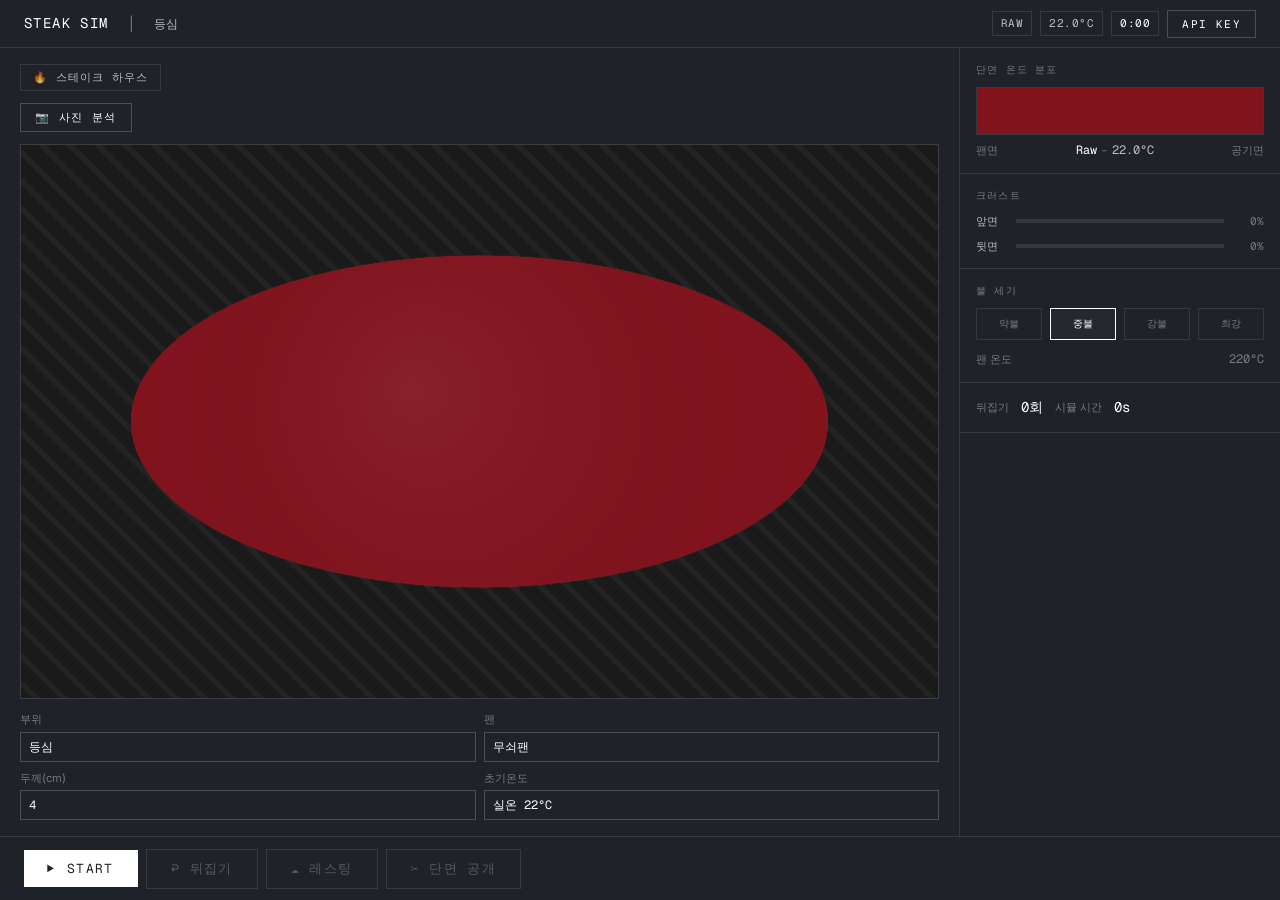
==== index.html @ b07c5808 "Add steak cooking simulation engine with physics and reactions - Implemented 1D finite difference me" ====
<!DOCTYPE html>
<html lang="ko">
<head>
  <meta charset="UTF-8" />
  <meta name="viewport" content="width=device-width, initial-scale=1.0" />
  <title>STEAK SIM</title>
  <link rel="preconnect" href="https://fonts.googleapis.com" />
  <link
    href="https://fonts.googleapis.com/css2?family=Geist+Mono:wght@300;400&family=Inter:wght@400;500&display=swap"
    rel="stylesheet"
  />
  <link rel="stylesheet" href="css/main.css" />
</head>
<body>

  <!-- ── HEADER ─────────────────────────────────────────── -->
  <header class="app-header">
    <div class="header-left">
      <span class="logo">STEAK SIM</span>
      <span class="divider">|</span>
      <span class="header-sub" id="cut-display">등심</span>
    </div>
    <div class="header-right">
      <span class="status-chip" id="doneness-header">RAW</span>
      <span class="status-chip" id="core-temp-header">22°C</span>
      <span class="status-chip mono" id="timer-display">0:00</span>
      <button class="btn-ghost btn-sm" id="settings-toggle">API KEY</button>
    </div>
  </header>

  <!-- ── API KEY DRAWER ────────────────────────────────── -->
  <div class="api-drawer" id="api-drawer">
    <label class="drawer-label">GEMINI API KEY</label>
    <input
      type="password"
      id="api-key-input"
      class="api-input"
      placeholder="AIza..."
      autocomplete="off"
    />
    <button class="btn-primary btn-sm" id="api-key-save">SAVE</button>
    <span class="api-status" id="api-status"></span>
  </div>

  <!-- ── MAIN ──────────────────────────────────────────── -->
  <main class="app-main">

    <!-- LEFT: Pan scene -->
    <section class="panel-left">
      <div class="panel-tag">🔥 스테이크 하우스</div>

      <!-- Gemini image upload -->
      <div class="gemini-row">
        <input type="file" id="steak-image" accept="image/*" />
        <button class="btn-ghost btn-sm" id="upload-btn">📷 사진 분석</button>
        <span class="text-muted" id="gemini-status"></span>
      </div>

      <!-- Pan canvas -->
      <div class="pan-wrap">
        <canvas id="pan-canvas"></canvas>
      </div>

      <!-- Controls under pan -->
      <div class="controls-grid">
        <label class="ctrl-label">
          <span>부위</span>
          <select id="cut-select">
            <option value="tenderloin">안심</option>
            <option value="strip" selected>등심</option>
            <option value="ribeye">립아이</option>
          </select>
        </label>
        <label class="ctrl-label">
          <span>팬</span>
          <select id="pan-select">
            <option value="castiron" selected>무쇠팬</option>
            <option value="stainless">스테인레스</option>
            <option value="nonstick">코팅팬</option>
          </select>
        </label>
        <label class="ctrl-label">
          <span>두께(cm)</span>
          <input type="number" id="thickness-input" value="4" min="1" max="8" step="0.5" />
        </label>
        <label class="ctrl-label">
          <span>초기온도</span>
          <select id="initial-temp-select">
            <option value="4">냉장 4°C</option>
            <option value="22" selected>실온 22°C</option>
          </select>
        </label>
      </div>
    </section>

    <!-- RIGHT: Data panels -->
    <section class="panel-right">

      <!-- Heatmap cross-section -->
      <div class="data-card">
        <div class="card-title">단면 온도 분포</div>
        <canvas id="heatmap-canvas"></canvas>
        <div class="heatmap-labels">
          <span class="text-muted">팬면</span>
          <div class="doneness-badge">
            <span id="doneness-label">Raw</span>
            <span class="text-muted">–</span>
            <span id="core-temp">22°C</span>
          </div>
          <span class="text-muted">공기면</span>
        </div>
      </div>

      <!-- Crust gauges -->
      <div class="data-card">
        <div class="card-title">크러스트</div>
        <div class="gauge-row">
          <span class="gauge-label">앞면</span>
          <div class="gauge-track">
            <div class="gauge-fill" id="crust-front-bar" style="width:0%"></div>
          </div>
          <span class="gauge-val" id="crust-front-val">0%</span>
        </div>
        <div class="gauge-row">
          <span class="gauge-label">뒷면</span>
          <div class="gauge-track">
            <div class="gauge-fill" id="crust-back-bar" style="width:0%"></div>
          </div>
          <span class="gauge-val" id="crust-back-val">0%</span>
        </div>
      </div>

      <!-- Fire intensity -->
      <div class="data-card">
        <div class="card-title">불 세기</div>
        <div class="fire-row">
          <button class="fire-btn" data-power="150" data-label="약불">약불</button>
          <button class="fire-btn active" data-power="400" data-label="중불">중불</button>
          <button class="fire-btn" data-power="700" data-label="강불">강불</button>
          <button class="fire-btn" data-power="1000" data-label="최강">최강</button>
        </div>
        <div class="pan-temp-row">
          <span class="text-muted">팬 온도</span>
          <span id="pan-temp-display" class="mono">220°C</span>
        </div>
      </div>

      <!-- Flip count -->
      <div class="data-card data-card--row">
        <span class="text-muted">뒤집기</span>
        <span class="mono" id="flip-count">0회</span>
        <span class="text-muted">시뮬 시간</span>
        <span class="mono" id="sim-time">0s</span>
      </div>

    </section>
  </main>

  <!-- ── FOOTER ─────────────────────────────────────────── -->
  <footer class="app-footer">
    <button class="btn-primary" id="start-btn">▶ START</button>
    <button class="btn-ghost" id="flip-btn" disabled>↩ 뒤집기</button>
    <button class="btn-ghost" id="rest-btn" disabled>☁ 레스팅</button>
    <button class="btn-ghost" id="reveal-btn" disabled>✂ 단면 공개</button>
  </footer>

  <!-- ── TOAST ─────────────────────────────────────────── -->
  <div class="toast" id="toast"></div>

  <!-- ── SCRIPTS ───────────────────────────────────────── -->
  <script src="js/constants.js"></script>
  <script src="js/physics.js"></script>
  <script src="js/reactions.js"></script>
  <script src="js/gemini.js"></script>
  <script src="js/ui.js"></script>
  <script src="js/app.js"></script>
</body>
</html>
---- css/main.css ----
/* ── DESIGN TOKENS (xAI-inspired) ───────────────────── */
:root {
  --bg:           #1f2228;
  --surface:      rgba(255,255,255,0.03);
  --surface-hover:rgba(255,255,255,0.08);
  --border:       rgba(255,255,255,0.10);
  --border-strong:rgba(255,255,255,0.20);

  --text-primary:   #ffffff;
  --text-secondary: rgba(255,255,255,0.70);
  --text-muted:     rgba(255,255,255,0.40);
  --text-disabled:  rgba(255,255,255,0.25);

  --focus-ring: rgb(59,130,246);

  --font-mono: 'Geist Mono', ui-monospace, 'SFMono-Regular', 'Courier New', monospace;
  --font-body: 'Inter', system-ui, sans-serif;

  --radius: 0px;
  --header-h: 48px;
  --footer-h: 64px;
}

/* ── RESET ────────────────────────────────────────── */
*, *::before, *::after { box-sizing: border-box; margin: 0; padding: 0; }

html, body {
  height: 100%;
  background: var(--bg);
  color: var(--text-primary);
  font-family: var(--font-body);
  font-size: 14px;
  line-height: 1.5;
  overflow: hidden;
}

/* ── HEADER ───────────────────────────────────────── */
.app-header {
  position: fixed;
  top: 0; left: 0; right: 0;
  height: var(--header-h);
  display: flex;
  align-items: center;
  justify-content: space-between;
  padding: 0 24px;
  border-bottom: 1px solid var(--border);
  background: var(--bg);
  z-index: 100;
}

.logo {
  font-family: var(--font-mono);
  font-size: 14px;
  font-weight: 400;
  letter-spacing: 1.4px;
  text-transform: uppercase;
}

.divider {
  color: var(--text-muted);
  margin: 0 12px;
}

.header-sub {
  font-family: var(--font-mono);
  font-size: 12px;
  color: var(--text-secondary);
  letter-spacing: 0.5px;
}

.header-left, .header-right {
  display: flex;
  align-items: center;
  gap: 8px;
}

.status-chip {
  font-family: var(--font-mono);
  font-size: 11px;
  letter-spacing: 0.5px;
  padding: 3px 8px;
  border: 1px solid var(--border);
  color: var(--text-secondary);
}

.status-chip.mono { color: var(--text-primary); }

/* ── API KEY DRAWER ───────────────────────────────── */
.api-drawer {
  position: fixed;
  top: var(--header-h);
  right: 0;
  display: none;
  align-items: center;
  gap: 8px;
  padding: 8px 24px;
  background: var(--bg);
  border-bottom: 1px solid var(--border);
  border-left: 1px solid var(--border);
  z-index: 99;
}
.api-drawer.open { display: flex; }

.drawer-label {
  font-family: var(--font-mono);
  font-size: 11px;
  letter-spacing: 1px;
  color: var(--text-muted);
}

.api-input {
  width: 280px;
  background: transparent;
  border: 1px solid var(--border-strong);
  color: var(--text-primary);
  font-family: var(--font-mono);
  font-size: 12px;
  padding: 6px 10px;
  outline: none;
  border-radius: var(--radius);
}
.api-input:focus { border-color: var(--focus-ring); }
.api-input::placeholder { color: var(--text-disabled); }

.api-status {
  font-size: 12px;
  color: var(--text-muted);
}

/* ── MAIN LAYOUT ──────────────────────────────────── */
.app-main {
  position: fixed;
  top: var(--header-h);
  bottom: var(--footer-h);
  left: 0; right: 0;
  display: grid;
  grid-template-columns: 1fr 320px;
  overflow: hidden;
}

/* ── LEFT PANEL ───────────────────────────────────── */
.panel-left {
  display: flex;
  flex-direction: column;
  gap: 12px;
  padding: 16px 20px;
  border-right: 1px solid var(--border);
  overflow-y: auto;
}

.panel-tag {
  font-family: var(--font-mono);
  font-size: 11px;
  letter-spacing: 1px;
  text-transform: uppercase;
  padding: 4px 12px;
  border: 1px solid var(--border);
  color: var(--text-secondary);
  align-self: flex-start;
}

.gemini-row {
  display: flex;
  align-items: center;
  gap: 8px;
}

#steak-image { display: none; }

.pan-wrap {
  flex: 1;
  display: flex;
  align-items: center;
  justify-content: center;
  border: 1px solid var(--border);
  background: var(--surface);
  min-height: 240px;
}

#pan-canvas {
  width: 100%;
  height: 100%;
  display: block;
}

/* Controls grid under pan */
.controls-grid {
  display: grid;
  grid-template-columns: 1fr 1fr;
  gap: 8px;
}

.ctrl-label {
  display: flex;
  flex-direction: column;
  gap: 4px;
  font-size: 11px;
  color: var(--text-secondary);
}

.ctrl-label span { font-size: 11px; color: var(--text-muted); }

.ctrl-label select,
.ctrl-label input {
  background: transparent;
  border: 1px solid var(--border-strong);
  color: var(--text-primary);
  font-family: var(--font-mono);
  font-size: 12px;
  padding: 6px 8px;
  outline: none;
  border-radius: var(--radius);
  width: 100%;
  appearance: none;
  -webkit-appearance: none;
}
.ctrl-label select:focus,
.ctrl-label input:focus { border-color: var(--focus-ring); }

/* ── RIGHT PANEL ──────────────────────────────────── */
.panel-right {
  display: flex;
  flex-direction: column;
  gap: 0;
  overflow-y: auto;
}

.data-card {
  padding: 14px 16px;
  border-bottom: 1px solid var(--border);
}

.data-card--row {
  display: flex;
  align-items: center;
  gap: 12px;
  flex-wrap: wrap;
}

.card-title {
  font-family: var(--font-mono);
  font-size: 10px;
  letter-spacing: 1.2px;
  text-transform: uppercase;
  color: var(--text-muted);
  margin-bottom: 10px;
}

/* Heatmap */
#heatmap-canvas {
  width: 100%;
  height: 48px;
  display: block;
  border: 1px solid var(--border);
}

.heatmap-labels {
  display: flex;
  justify-content: space-between;
  align-items: center;
  margin-top: 6px;
  font-size: 11px;
  color: var(--text-muted);
}

.doneness-badge {
  display: flex;
  align-items: center;
  gap: 4px;
  font-family: var(--font-mono);
  font-size: 12px;
  color: var(--text-primary);
}

#core-temp { color: var(--text-secondary); }

/* Gauges */
.gauge-row {
  display: flex;
  align-items: center;
  gap: 8px;
  margin-bottom: 8px;
}
.gauge-row:last-child { margin-bottom: 0; }

.gauge-label {
  font-size: 11px;
  color: var(--text-secondary);
  width: 32px;
  flex-shrink: 0;
}

.gauge-track {
  flex: 1;
  height: 4px;
  background: var(--border);
  overflow: hidden;
}

.gauge-fill {
  height: 100%;
  background: var(--text-primary);
  width: 0%;
  transition: width 0.3s ease;
}

.gauge-val {
  font-family: var(--font-mono);
  font-size: 11px;
  color: var(--text-muted);
  width: 32px;
  text-align: right;
}

/* Fire buttons */
.fire-row {
  display: flex;
  gap: 8px;
  margin-bottom: 10px;
}

.fire-btn {
  flex: 1;
  padding: 8px 4px;
  background: transparent;
  border: 1px solid var(--border);
  color: var(--text-muted);
  font-family: var(--font-mono);
  font-size: 10px;
  letter-spacing: 0.5px;
  text-transform: uppercase;
  cursor: pointer;
  transition: border-color 0.15s, color 0.15s;
  border-radius: var(--radius);
}
.fire-btn:hover { border-color: var(--border-strong); color: var(--text-secondary); }
.fire-btn.active {
  border-color: var(--text-primary);
  color: var(--text-primary);
  background: var(--surface);
}

.pan-temp-row {
  display: flex;
  justify-content: space-between;
  align-items: center;
  font-size: 12px;
  color: var(--text-muted);
}

/* ── FOOTER ───────────────────────────────────────── */
.app-footer {
  position: fixed;
  bottom: 0; left: 0; right: 0;
  height: var(--footer-h);
  display: flex;
  align-items: center;
  gap: 8px;
  padding: 0 24px;
  border-top: 1px solid var(--border);
  background: var(--bg);
  z-index: 100;
}

/* ── BUTTONS ──────────────────────────────────────── */
.btn-primary {
  background: var(--text-primary);
  color: var(--bg);
  border: none;
  padding: 10px 24px;
  font-family: var(--font-mono);
  font-size: 13px;
  font-weight: 400;
  letter-spacing: 1.4px;
  text-transform: uppercase;
  cursor: pointer;
  border-radius: var(--radius);
  transition: background 0.15s;
}
.btn-primary:hover { background: rgba(255,255,255,0.88); }
.btn-primary:disabled { background: var(--text-disabled); cursor: not-allowed; color: var(--bg); }

.btn-ghost {
  background: transparent;
  color: var(--text-primary);
  border: 1px solid var(--border-strong);
  padding: 10px 24px;
  font-family: var(--font-mono);
  font-size: 13px;
  font-weight: 400;
  letter-spacing: 1.4px;
  text-transform: uppercase;
  cursor: pointer;
  border-radius: var(--radius);
  transition: background 0.15s, color 0.15s;
}
.btn-ghost:hover { background: var(--surface-hover); }
.btn-ghost:disabled {
  color: var(--text-disabled);
  border-color: var(--border);
  cursor: not-allowed;
  background: transparent;
}

.btn-sm {
  padding: 6px 14px;
  font-size: 11px;
}

/* ── UTILITY ──────────────────────────────────────── */
.mono  { font-family: var(--font-mono); }
.text-muted { color: var(--text-muted); font-size: 11px; }

/* ── TOAST ────────────────────────────────────────── */
.toast {
  position: fixed;
  bottom: calc(var(--footer-h) + 12px);
  left: 50%;
  transform: translateX(-50%);
  background: var(--text-primary);
  color: var(--bg);
  font-family: var(--font-mono);
  font-size: 12px;
  letter-spacing: 0.5px;
  padding: 8px 20px;
  opacity: 0;
  pointer-events: none;
  transition: opacity 0.2s;
  white-space: nowrap;
  z-index: 200;
}
.toast.visible { opacity: 1; }

/* ── SCROLLBAR ────────────────────────────────────── */
::-webkit-scrollbar { width: 4px; height: 4px; }
::-webkit-scrollbar-track { background: transparent; }
::-webkit-scrollbar-thumb { background: var(--border-strong); }
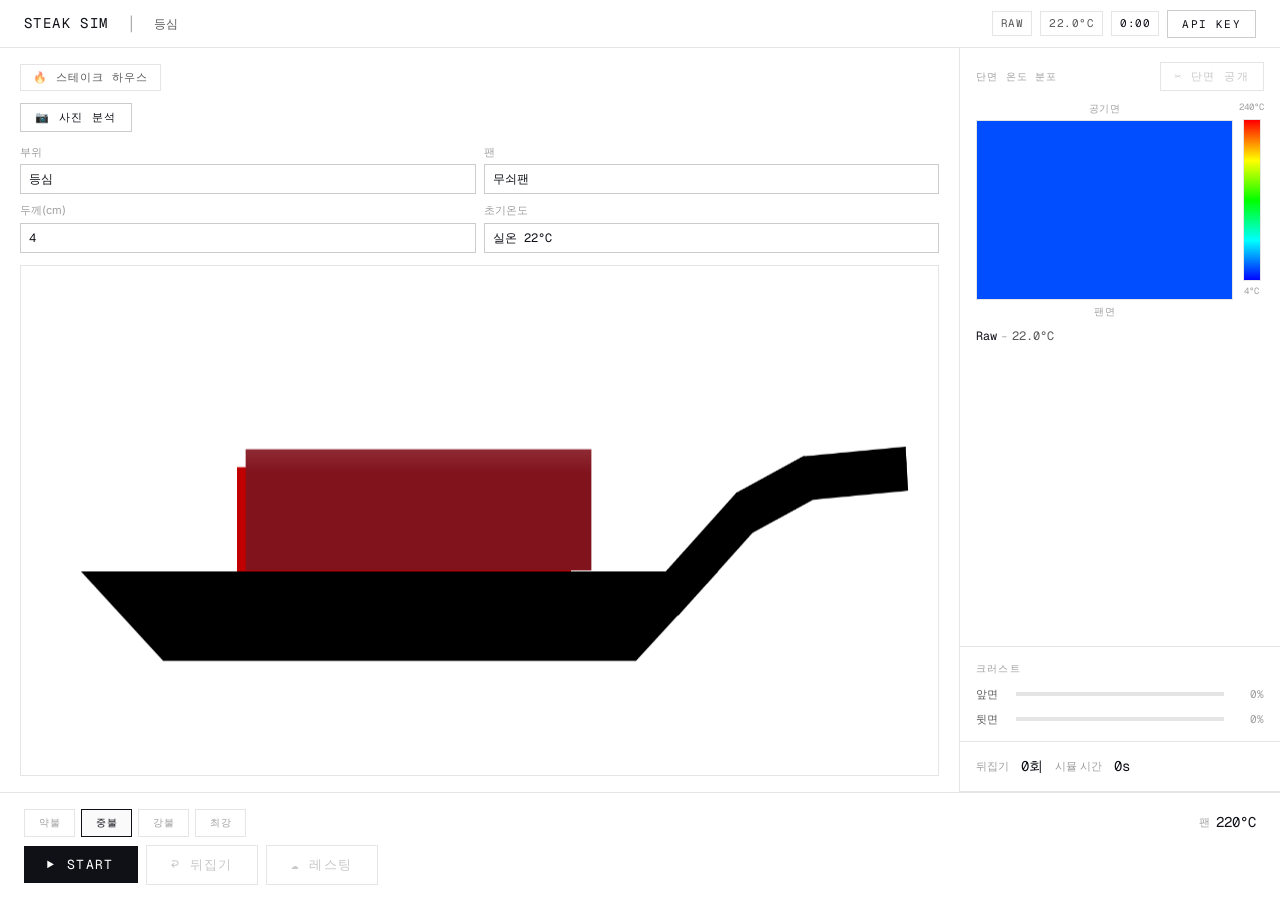
==== commit 7b2d4723: "feat: initialize steak simulator project with UI layout, physics engine, and core game constants" ====
--- a/index.html
+++ b/index.html
@@ -56,12 +56,7 @@
         <span class="text-muted" id="gemini-status"></span>
       </div>
 
-      <!-- Pan canvas -->
-      <div class="pan-wrap">
-        <canvas id="pan-canvas"></canvas>
-      </div>
-
-      <!-- Controls under pan -->
+      <!-- Controls above pan -->
       <div class="controls-grid">
         <label class="ctrl-label">
           <span>부위</span>
@@ -91,23 +86,38 @@
           </select>
         </label>
       </div>
+
+      <!-- Pan canvas -->
+      <div class="pan-wrap">
+        <canvas id="pan-canvas"></canvas>
+      </div>
     </section>
 
     <!-- RIGHT: Data panels -->
     <section class="panel-right">
 
-      <!-- Heatmap cross-section -->
-      <div class="data-card">
-        <div class="card-title">단면 온도 분포</div>
-        <canvas id="heatmap-canvas"></canvas>
-        <div class="heatmap-labels">
-          <span class="text-muted">팬면</span>
-          <div class="doneness-badge">
-            <span id="doneness-label">Raw</span>
-            <span class="text-muted">–</span>
-            <span id="core-temp">22°C</span>
+      <!-- Heatmap cross-section (vertical) -->
+      <div class="data-card heatmap-card">
+        <div class="card-header">
+          <div class="card-title">단면 온도 분포</div>
+          <button class="btn-ghost btn-sm" id="reveal-btn" disabled>✂ 단면 공개</button>
+        </div>
+        <div class="heatmap-wrap">
+          <div class="heatmap-axis">
+            <span class="heatmap-axis-label">공기면</span>
+            <canvas id="heatmap-canvas"></canvas>
+            <span class="heatmap-axis-label">팬면</span>
           </div>
-          <span class="text-muted">공기면</span>
+          <div class="heatmap-colorbar">
+            <span class="colorbar-label">240°C</span>
+            <canvas id="colorbar-canvas" width="16" height="160"></canvas>
+            <span class="colorbar-label">4°C</span>
+          </div>
+        </div>
+        <div class="doneness-badge" style="margin-top:8px;">
+          <span id="doneness-label">Raw</span>
+          <span class="text-muted">–</span>
+          <span id="core-temp">22°C</span>
         </div>
       </div>
 
@@ -130,21 +140,6 @@
         </div>
       </div>
 
-      <!-- Fire intensity -->
-      <div class="data-card">
-        <div class="card-title">불 세기</div>
-        <div class="fire-row">
-          <button class="fire-btn" data-power="150" data-label="약불">약불</button>
-          <button class="fire-btn active" data-power="400" data-label="중불">중불</button>
-          <button class="fire-btn" data-power="700" data-label="강불">강불</button>
-          <button class="fire-btn" data-power="1000" data-label="최강">최강</button>
-        </div>
-        <div class="pan-temp-row">
-          <span class="text-muted">팬 온도</span>
-          <span id="pan-temp-display" class="mono">220°C</span>
-        </div>
-      </div>
-
       <!-- Flip count -->
       <div class="data-card data-card--row">
         <span class="text-muted">뒤집기</span>
@@ -158,10 +153,20 @@
 
   <!-- ── FOOTER ─────────────────────────────────────────── -->
   <footer class="app-footer">
-    <button class="btn-primary" id="start-btn">▶ START</button>
-    <button class="btn-ghost" id="flip-btn" disabled>↩ 뒤집기</button>
-    <button class="btn-ghost" id="rest-btn" disabled>☁ 레스팅</button>
-    <button class="btn-ghost" id="reveal-btn" disabled>✂ 단면 공개</button>
+    <div class="footer-fire">
+      <button class="fire-btn" data-power="150" data-label="약불">약불</button>
+      <button class="fire-btn active" data-power="400" data-label="중불">중불</button>
+      <button class="fire-btn" data-power="700" data-label="강불">강불</button>
+      <button class="fire-btn" data-power="1000" data-label="최강">최강</button>
+      <span class="fire-sep"></span>
+      <span class="text-muted">팬</span>
+      <span id="pan-temp-display" class="mono">220°C</span>
+    </div>
+    <div class="footer-actions">
+      <button class="btn-primary" id="start-btn">▶ START</button>
+      <button class="btn-ghost" id="flip-btn" disabled>↩ 뒤집기</button>
+      <button class="btn-ghost" id="rest-btn" disabled>☁ 레스팅</button>
+    </div>
   </footer>
 
   <!-- ── TOAST ─────────────────────────────────────────── -->
--- a/css/main.css
+++ b/css/main.css
@@ -1,15 +1,15 @@
-/* ── DESIGN TOKENS (xAI-inspired) ───────────────────── */
+/* ── DESIGN TOKENS (light) ───────────────────────────── */
 :root {
-  --bg:           #1f2228;
-  --surface:      rgba(255,255,255,0.03);
-  --surface-hover:rgba(255,255,255,0.08);
-  --border:       rgba(255,255,255,0.10);
-  --border-strong:rgba(255,255,255,0.20);
-
-  --text-primary:   #ffffff;
-  --text-secondary: rgba(255,255,255,0.70);
-  --text-muted:     rgba(255,255,255,0.40);
-  --text-disabled:  rgba(255,255,255,0.25);
+  --bg:           #ffffff;
+  --surface:      rgba(0,0,0,0.02);
+  --surface-hover:rgba(0,0,0,0.05);
+  --border:       rgba(0,0,0,0.10);
+  --border-strong:rgba(0,0,0,0.20);
+
+  --text-primary:   #0f1117;
+  --text-secondary: rgba(0,0,0,0.65);
+  --text-muted:     rgba(0,0,0,0.38);
+  --text-disabled:  rgba(0,0,0,0.22);
 
   --focus-ring: rgb(59,130,246);
 
@@ -18,7 +18,7 @@
 
   --radius: 0px;
   --header-h: 48px;
-  --footer-h: 64px;
+  --footer-h: 108px;
 }
 
 /* ── RESET ────────────────────────────────────────── */
@@ -173,7 +173,7 @@
   align-items: center;
   justify-content: center;
   border: 1px solid var(--border);
-  background: var(--surface);
+  background: #ffffff;
   min-height: 240px;
 }
 
@@ -183,7 +183,7 @@
   display: block;
 }
 
-/* Controls grid under pan */
+/* Controls grid above pan */
 .controls-grid {
   display: grid;
   grid-template-columns: 1fr 1fr;
@@ -246,21 +246,63 @@
   margin-bottom: 10px;
 }
 
-/* Heatmap */
+/* Heatmap (vertical) */
+.heatmap-card { flex: 1; min-height: 0; }
+
+.card-header {
+  display: flex;
+  align-items: center;
+  justify-content: space-between;
+  margin-bottom: 10px;
+}
+.card-header .card-title { margin-bottom: 0; }
+
+.heatmap-wrap {
+  display: flex;
+  gap: 6px;
+  align-items: stretch;
+}
+
+.heatmap-axis {
+  flex: 1;
+  display: flex;
+  flex-direction: column;
+  align-items: stretch;
+  gap: 4px;
+}
+
+.heatmap-axis-label {
+  font-size: 10px;
+  color: var(--text-muted);
+  letter-spacing: 0.5px;
+  text-align: center;
+}
+
 #heatmap-canvas {
   width: 100%;
-  height: 48px;
+  height: 180px;
   display: block;
   border: 1px solid var(--border);
 }
 
-.heatmap-labels {
-  display: flex;
-  justify-content: space-between;
-  align-items: center;
-  margin-top: 6px;
-  font-size: 11px;
-  color: var(--text-muted);
+/* Colorbar */
+.heatmap-colorbar {
+  display: flex;
+  flex-direction: column;
+  align-items: center;
+  gap: 4px;
+}
+
+#colorbar-canvas {
+  display: block;
+  border: 1px solid var(--border);
+}
+
+.colorbar-label {
+  font-family: var(--font-mono);
+  font-size: 9px;
+  color: var(--text-muted);
+  white-space: nowrap;
 }
 
 .doneness-badge {
@@ -313,15 +355,8 @@
 }
 
 /* Fire buttons */
-.fire-row {
-  display: flex;
-  gap: 8px;
-  margin-bottom: 10px;
-}
-
 .fire-btn {
-  flex: 1;
-  padding: 8px 4px;
+  padding: 6px 14px;
   background: transparent;
   border: 1px solid var(--border);
   color: var(--text-muted);
@@ -340,13 +375,6 @@
   background: var(--surface);
 }
 
-.pan-temp-row {
-  display: flex;
-  justify-content: space-between;
-  align-items: center;
-  font-size: 12px;
-  color: var(--text-muted);
-}
 
 /* ── FOOTER ───────────────────────────────────────── */
 .app-footer {
@@ -354,18 +382,35 @@
   bottom: 0; left: 0; right: 0;
   height: var(--footer-h);
   display: flex;
-  align-items: center;
-  gap: 8px;
-  padding: 0 24px;
+  flex-direction: column;
+  justify-content: center;
+  gap: 8px;
+  padding: 10px 24px;
   border-top: 1px solid var(--border);
   background: var(--bg);
   z-index: 100;
 }
 
+.footer-fire {
+  display: flex;
+  align-items: center;
+  gap: 6px;
+}
+
+.fire-sep {
+  flex: 1;
+}
+
+.footer-actions {
+  display: flex;
+  align-items: center;
+  gap: 8px;
+}
+
 /* ── BUTTONS ──────────────────────────────────────── */
 .btn-primary {
-  background: var(--text-primary);
-  color: var(--bg);
+  background: #0f1117;
+  color: #ffffff;
   border: none;
   padding: 10px 24px;
   font-family: var(--font-mono);
@@ -377,8 +422,8 @@
   border-radius: var(--radius);
   transition: background 0.15s;
 }
-.btn-primary:hover { background: rgba(255,255,255,0.88); }
-.btn-primary:disabled { background: var(--text-disabled); cursor: not-allowed; color: var(--bg); }
+.btn-primary:hover { background: #2a2d36; }
+.btn-primary:disabled { background: var(--text-disabled); cursor: not-allowed; color: #ffffff; }
 
 .btn-ghost {
   background: transparent;
@@ -417,8 +462,8 @@
   bottom: calc(var(--footer-h) + 12px);
   left: 50%;
   transform: translateX(-50%);
-  background: var(--text-primary);
-  color: var(--bg);
+  background: #0f1117;
+  color: #ffffff;
   font-family: var(--font-mono);
   font-size: 12px;
   letter-spacing: 0.5px;
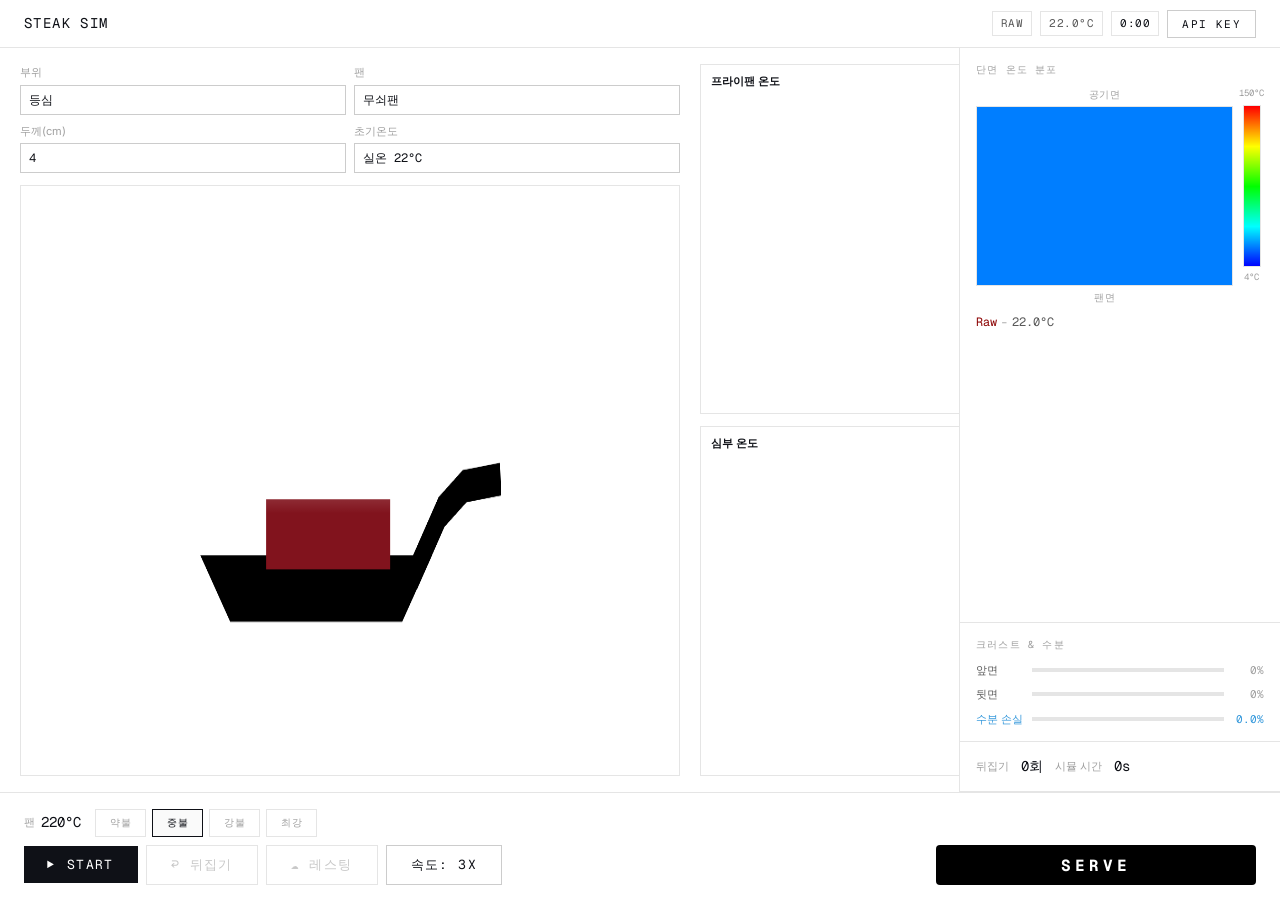
==== commit c316e212: "feat: implement steak physics simulation and UI rendering engine" ====
--- a/index.html
+++ b/index.html
@@ -1,24 +1,22 @@
 <!DOCTYPE html>
 <html lang="ko">
+
 <head>
   <meta charset="UTF-8" />
   <meta name="viewport" content="width=device-width, initial-scale=1.0" />
   <title>STEAK SIM</title>
   <link rel="preconnect" href="https://fonts.googleapis.com" />
-  <link
-    href="https://fonts.googleapis.com/css2?family=Geist+Mono:wght@300;400&family=Inter:wght@400;500&display=swap"
-    rel="stylesheet"
-  />
+  <link href="https://fonts.googleapis.com/css2?family=Geist+Mono:wght@300;400&family=Inter:wght@400;500&display=swap"
+    rel="stylesheet" />
   <link rel="stylesheet" href="css/main.css" />
 </head>
+
 <body>
 
   <!-- ── HEADER ─────────────────────────────────────────── -->
   <header class="app-header">
     <div class="header-left">
-      <span class="logo">STEAK SIM</span>
-      <span class="divider">|</span>
-      <span class="header-sub" id="cut-display">등심</span>
+      <div class="logo">STEAK SIM</div>
     </div>
     <div class="header-right">
       <span class="status-chip" id="doneness-header">RAW</span>
@@ -31,13 +29,7 @@
   <!-- ── API KEY DRAWER ────────────────────────────────── -->
   <div class="api-drawer" id="api-drawer">
     <label class="drawer-label">GEMINI API KEY</label>
-    <input
-      type="password"
-      id="api-key-input"
-      class="api-input"
-      placeholder="AIza..."
-      autocomplete="off"
-    />
+    <input type="password" id="api-key-input" class="api-input" placeholder="AIza..." autocomplete="off" />
     <button class="btn-primary btn-sm" id="api-key-save">SAVE</button>
     <span class="api-status" id="api-status"></span>
   </div>
@@ -45,18 +37,11 @@
   <!-- ── MAIN ──────────────────────────────────────────── -->
   <main class="app-main">
 
-    <!-- LEFT: Pan scene -->
+    <!-- LEFT: Pan scene & Graph -->
     <section class="panel-left">
-      <div class="panel-tag">🔥 스테이크 하우스</div>
-
-      <!-- Gemini image upload -->
-      <div class="gemini-row">
-        <input type="file" id="steak-image" accept="image/*" />
-        <button class="btn-ghost btn-sm" id="upload-btn">📷 사진 분석</button>
-        <span class="text-muted" id="gemini-status"></span>
-      </div>
-
-      <!-- Controls above pan -->
+      <div class="panel-left-col">
+
+      <!-- Controls grid -->
       <div class="controls-grid">
         <label class="ctrl-label">
           <span>부위</span>
@@ -91,6 +76,19 @@
       <div class="pan-wrap">
         <canvas id="pan-canvas"></canvas>
       </div>
+      </div>
+
+      <div class="panel-graph-col">
+        <div class="graph-wrap">
+          <div class="graph-title">프라이팬 온도</div>
+          <canvas id="pan-graph-canvas"></canvas>
+        </div>
+        
+        <div class="graph-wrap">
+          <div class="graph-title">심부 온도</div>
+          <canvas id="core-graph-canvas"></canvas>
+        </div>
+      </div>
     </section>
 
     <!-- RIGHT: Data panels -->
@@ -100,7 +98,6 @@
       <div class="data-card heatmap-card">
         <div class="card-header">
           <div class="card-title">단면 온도 분포</div>
-          <button class="btn-ghost btn-sm" id="reveal-btn" disabled>✂ 단면 공개</button>
         </div>
         <div class="heatmap-wrap">
           <div class="heatmap-axis">
@@ -109,7 +106,7 @@
             <span class="heatmap-axis-label">팬면</span>
           </div>
           <div class="heatmap-colorbar">
-            <span class="colorbar-label">240°C</span>
+            <span class="colorbar-label">150°C</span>
             <canvas id="colorbar-canvas" width="16" height="160"></canvas>
             <span class="colorbar-label">4°C</span>
           </div>
@@ -123,7 +120,7 @@
 
       <!-- Crust gauges -->
       <div class="data-card">
-        <div class="card-title">크러스트</div>
+        <div class="card-title">크러스트 & 수분</div>
         <div class="gauge-row">
           <span class="gauge-label">앞면</span>
           <div class="gauge-track">
@@ -137,6 +134,13 @@
             <div class="gauge-fill" id="crust-back-bar" style="width:0%"></div>
           </div>
           <span class="gauge-val" id="crust-back-val">0%</span>
+        </div>
+        <div class="gauge-row">
+          <span class="gauge-label" style="color: #3498DB;">수분 손실</span>
+          <div class="gauge-track">
+            <div class="gauge-fill" id="water-fill" style="width:0%; background: #3498DB;"></div>
+          </div>
+          <span class="gauge-val" id="water-val" style="color: #3498DB;">0%</span>
         </div>
       </div>
 
@@ -154,23 +158,36 @@
   <!-- ── FOOTER ─────────────────────────────────────────── -->
   <footer class="app-footer">
     <div class="footer-fire">
-      <button class="fire-btn" data-power="150" data-label="약불">약불</button>
-      <button class="fire-btn active" data-power="400" data-label="중불">중불</button>
-      <button class="fire-btn" data-power="700" data-label="강불">강불</button>
-      <button class="fire-btn" data-power="1000" data-label="최강">최강</button>
-      <span class="fire-sep"></span>
       <span class="text-muted">팬</span>
-      <span id="pan-temp-display" class="mono">220°C</span>
-    </div>
-    <div class="footer-actions">
+      <span id="pan-temp-display" class="mono" style="margin-right: 8px;">220°C</span>
+      <button class="fire-btn" data-power="100" data-label="약불">약불</button>
+      <button class="fire-btn active" data-power="150" data-label="중불">중불</button>
+      <button class="fire-btn" data-power="250" data-label="강불">강불</button>
+      <button class="fire-btn" data-power="400" data-label="최강">최강</button>
+    </div>
+    <div class="footer-actions" style="display: flex; width: 100%;">
       <button class="btn-primary" id="start-btn">▶ START</button>
       <button class="btn-ghost" id="flip-btn" disabled>↩ 뒤집기</button>
       <button class="btn-ghost" id="rest-btn" disabled>☁ 레스팅</button>
+      <button class="btn-ghost" id="speed-btn">속도: 3x</button>
+
+      <div style="flex: 1;"></div>
+      
+      <button id="serve-btn" class="btn-primary" style="height: 40px; width: 320px; font-size: 16px; font-weight: bold; background: #000000; color: #ffffff; border: none; letter-spacing: 4px; border-radius: 4px;">SERVE</button>
     </div>
   </footer>
 
+  <!-- ── RESULT MODAL ──────────────────────────────────────── -->
+  <div id="result-modal" class="modal-overlay">
+    <div class="modal-content">
+      <h2 style="margin-top: 0;">스테이크 완성! 🎉</h2>
+      <div id="result-summary" style="margin: 20px 0; line-height: 1.6; font-size: 15px;"></div>
+      <button id="close-modal-btn" class="btn-primary" style="width: 100%; height: 48px; font-size: 16px;">다시 굽기</button>
+    </div>
+  </div>
+
   <!-- ── TOAST ─────────────────────────────────────────── -->
-  <div class="toast" id="toast"></div>
+  <div id="toast" class="toast">알림</div>
 
   <!-- ── SCRIPTS ───────────────────────────────────────── -->
   <script src="js/constants.js"></script>
@@ -180,4 +197,5 @@
   <script src="js/ui.js"></script>
   <script src="js/app.js"></script>
 </body>
-</html>
+
+</html>
--- a/css/main.css
+++ b/css/main.css
@@ -141,11 +141,57 @@
 /* ── LEFT PANEL ───────────────────────────────────── */
 .panel-left {
   display: flex;
+  flex-direction: row;
+  gap: 20px;
+  padding: 16px 0px 16px 20px;
+  border-right: 1px solid var(--border);
+  overflow: hidden;
+}
+
+.panel-left-col {
+  display: flex;
   flex-direction: column;
   gap: 12px;
-  padding: 16px 20px;
-  border-right: 1px solid var(--border);
-  overflow-y: auto;
+  flex: 1;
+  min-width: 0;
+}
+
+.panel-graph-col {
+  display: flex;
+  flex-direction: column;
+  gap: 12px;
+  width: 260px;
+  flex-shrink: 0;
+  margin-right: -1px; /* Align perfectly with border */
+}
+
+.graph-wrap {
+  flex: 1;
+  border: 1px solid var(--border);
+  border-right: none; /* Connect to right panel border */
+  background: #ffffff;
+  position: relative;
+  min-height: 120px;
+  aspect-ratio: 1 / 1;
+  align-self: flex-end;
+  width: 100%;
+}
+
+.graph-title {
+  position: absolute;
+  top: 8px;
+  left: 10px;
+  font-weight: bold;
+  font-size: 11px;
+  color: var(--text-primary);
+  z-index: 10;
+  pointer-events: none;
+}
+
+#pan-graph-canvas, #core-graph-canvas {
+  width: 100%;
+  height: 100%;
+  display: block;
 }
 
 .panel-tag {
@@ -328,7 +374,7 @@
 .gauge-label {
   font-size: 11px;
   color: var(--text-secondary);
-  width: 32px;
+  width: 48px;
   flex-shrink: 0;
 }
 
@@ -461,7 +507,8 @@
   position: fixed;
   bottom: calc(var(--footer-h) + 12px);
   left: 50%;
-  transform: translateX(-50%);
+  transform: translate(-50%, 0);
+  transition: opacity 0.3s, transform 0.3s;
   background: #0f1117;
   color: #ffffff;
   font-family: var(--font-mono);
@@ -470,13 +517,40 @@
   padding: 8px 20px;
   opacity: 0;
   pointer-events: none;
-  transition: opacity 0.2s;
   white-space: nowrap;
   z-index: 200;
 }
 .toast.visible { opacity: 1; }
 
-/* ── SCROLLBAR ────────────────────────────────────── */
+/* ── SCROLLBAR ─────────────────────────────────────────────── */
 ::-webkit-scrollbar { width: 4px; height: 4px; }
 ::-webkit-scrollbar-track { background: transparent; }
 ::-webkit-scrollbar-thumb { background: var(--border-strong); }
+
+/* ── MODAL ───────────────────────────────────────────────── */
+.modal-overlay {
+  position: fixed;
+  top: 0; left: 0; width: 100vw; height: 100vh;
+  background: rgba(0,0,0,0.6);
+  display: flex;
+  align-items: center;
+  justify-content: center;
+  z-index: 1000;
+  opacity: 0;
+  pointer-events: none;
+  transition: opacity 0.3s;
+}
+
+.modal-overlay.open {
+  opacity: 1;
+  pointer-events: auto;
+}
+
+.modal-content {
+  background: #ffffff;
+  padding: 30px;
+  border-radius: 8px;
+  width: 440px;
+  box-shadow: 0 10px 30px rgba(0,0,0,0.3);
+  text-align: center;
+}
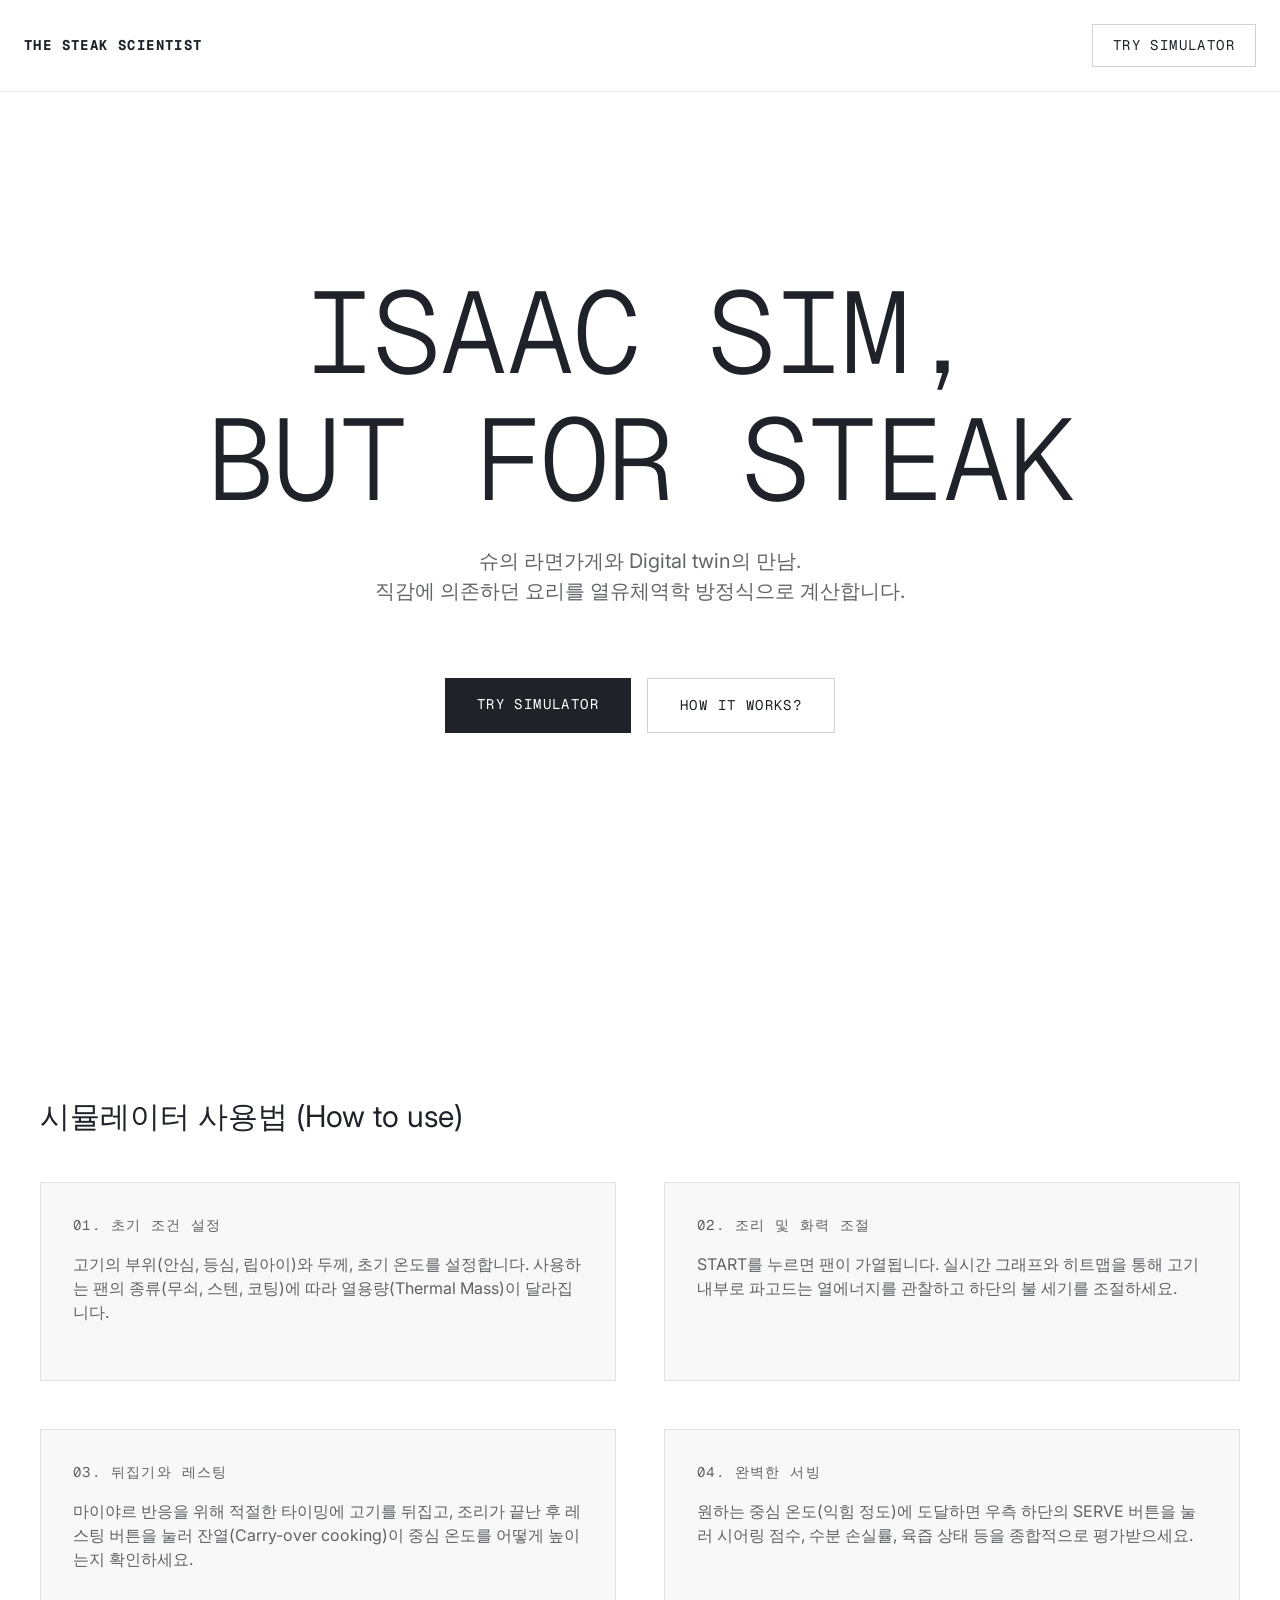
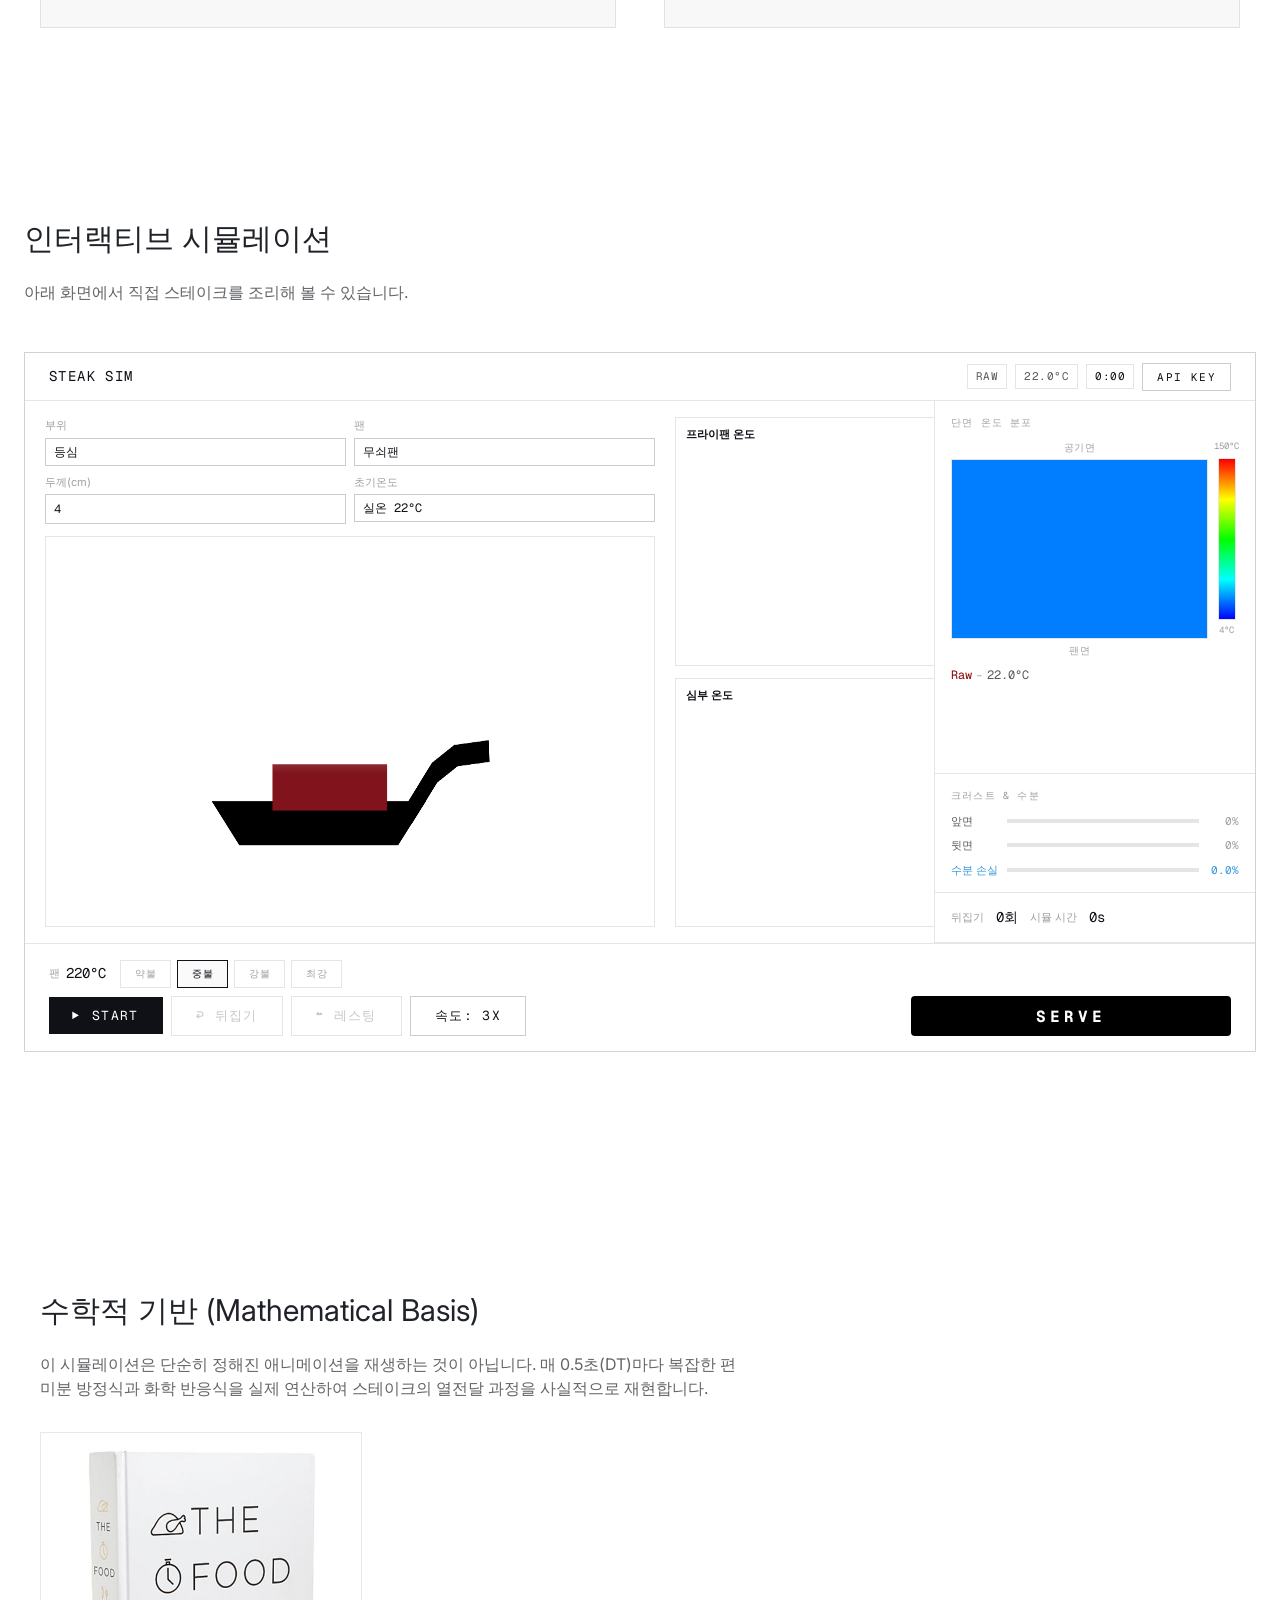
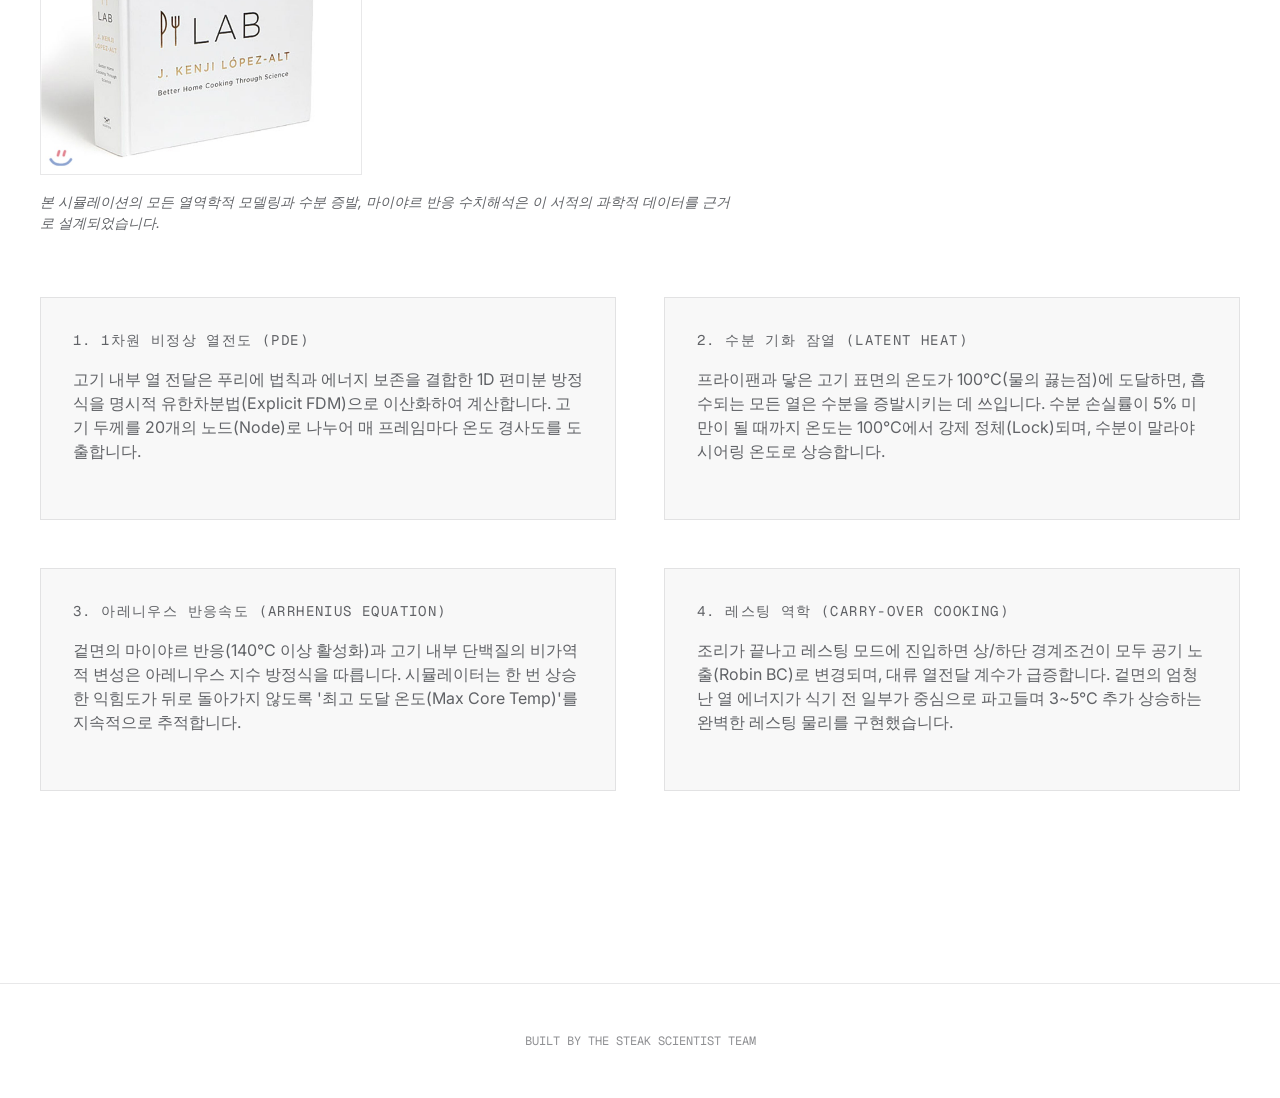
==== commit b873b788: "feat: add app.html and update index.html to establish core application structure" ====
--- a/index.html
+++ b/index.html
@@ -2,200 +2,284 @@
 <html lang="ko">
 
 <head>
-  <meta charset="UTF-8" />
-  <meta name="viewport" content="width=device-width, initial-scale=1.0" />
-  <title>STEAK SIM</title>
-  <link rel="preconnect" href="https://fonts.googleapis.com" />
-  <link href="https://fonts.googleapis.com/css2?family=Geist+Mono:wght@300;400&family=Inter:wght@400;500&display=swap"
-    rel="stylesheet" />
-  <link rel="stylesheet" href="css/main.css" />
+  <meta charset="UTF-8">
+  <meta name="viewport" content="width=device-width, initial-scale=1.0">
+  <title>The Steak Scientist - Physical Simulation</title>
+  <style>
+    /* xAI Brutalist Design System Implementation */
+    @import url('https://fonts.googleapis.com/css2?family=Geist+Mono:wght@300;400;700&display=swap');
+    @import url('https://fonts.googleapis.com/css2?family=Inter:wght@400;500&display=swap');
+
+    :root {
+      --bg: #ffffff;
+      --text: #1f2228;
+      --text-sec: rgba(31, 34, 40, 0.7);
+      --text-muted: rgba(31, 34, 40, 0.5);
+      --border: rgba(31, 34, 40, 0.1);
+      --border-strong: rgba(31, 34, 40, 0.2);
+      --mono: 'Geist Mono', ui-monospace, SFMono-Regular, Menlo, Monaco, Consolas, monospace;
+      --sans: 'Inter', system-ui, -apple-system, sans-serif;
+    }
+
+    body {
+      background-color: var(--bg);
+      color: var(--text);
+      font-family: var(--sans);
+      margin: 0;
+      padding: 0;
+      line-height: 1.5;
+      overflow-x: hidden;
+    }
+
+    /* Typography */
+    h1 {
+      font-family: var(--mono);
+      font-size: clamp(64px, 15vw, 240px);
+      /* Massive display */
+      font-weight: 300;
+      margin: 0;
+      line-height: 1.1;
+      text-align: center;
+      letter-spacing: -2px;
+    }
+
+    h2 {
+      font-family: var(--sans);
+      font-size: 30px;
+      font-weight: 400;
+      line-height: 1.2;
+      margin: 0 0 24px 0;
+    }
+
+    h3 {
+      font-family: var(--mono);
+      font-size: 14px;
+      font-weight: 400;
+      text-transform: uppercase;
+      letter-spacing: 1.4px;
+      margin: 0 0 16px 0;
+      color: var(--text-sec);
+    }
+
+    p {
+      font-size: 16px;
+      color: var(--text-sec);
+      max-width: 700px;
+      margin: 0 0 24px 0;
+    }
+
+    /* Layout */
+    .section {
+      padding: 96px 24px;
+      max-width: 1200px;
+      margin: 0 auto;
+    }
+
+    .hero {
+      min-height: 90vh;
+      display: flex;
+      flex-direction: column;
+      align-items: center;
+      justify-content: center;
+      text-align: center;
+    }
+
+    .hero-subtitle {
+      font-size: 20px;
+      color: var(--text-sec);
+      max-width: 600px;
+      margin-top: 24px;
+    }
+
+    /* Simulation Container */
+    .sim-container {
+      width: 100%;
+      height: 80vh;
+      min-height: 600px;
+      max-height: 700px;
+      border: 1px solid var(--border-strong);
+      background: #ffffff;
+      margin: 48px 0;
+      box-sizing: border-box;
+    }
+
+    iframe {
+      width: 100%;
+      height: 100%;
+      border: none;
+    }
+
+    /* Grid for Physics Section */
+    .physics-grid {
+      display: grid;
+      grid-template-columns: 1fr;
+      gap: 48px;
+    }
+
+    @media (min-width: 768px) {
+      .physics-grid {
+        grid-template-columns: 1fr 1fr;
+      }
+    }
+
+    .physics-card {
+      border: 1px solid var(--border);
+      background: rgba(31, 34, 40, 0.03);
+      padding: 32px;
+      transition: border-color 0.3s;
+    }
+
+    .physics-card:hover {
+      border-color: var(--border-strong);
+    }
+
+    /* Book Image */
+    .book-cover {
+      width: 100%;
+      max-width: 320px;
+      margin: 32px 0 16px 0;
+      border: 1px solid var(--border);
+      display: block;
+    }
+
+    /* Buttons */
+    .btn {
+      display: inline-block;
+      background: #1f2228;
+      color: #ffffff;
+      font-family: var(--mono);
+      font-size: 14px;
+      text-transform: uppercase;
+      letter-spacing: 1.4px;
+      padding: 16px 32px;
+      text-decoration: none;
+      transition: background 0.15s;
+    }
+
+    .btn:hover {
+      background: rgba(31, 34, 40, 0.9);
+    }
+
+    .btn-ghost {
+      background: transparent;
+      color: #1f2228;
+      border: 1px solid var(--border-strong);
+    }
+
+    .btn-ghost:hover {
+      background: rgba(31, 34, 40, 0.05);
+    }
+
+    .nav {
+      position: fixed;
+      top: 0;
+      left: 0;
+      right: 0;
+      padding: 24px;
+      display: flex;
+      justify-content: space-between;
+      align-items: center;
+      background: rgba(255, 255, 255, 0.9);
+      backdrop-filter: blur(10px);
+      z-index: 100;
+      border-bottom: 1px solid var(--border);
+    }
+
+    .nav-brand {
+      font-family: var(--mono);
+      font-size: 14px;
+      text-transform: uppercase;
+      letter-spacing: 1.4px;
+      font-weight: bold;
+    }
+  </style>
 </head>
 
 <body>
-
-  <!-- ── HEADER ─────────────────────────────────────────── -->
-  <header class="app-header">
-    <div class="header-left">
-      <div class="logo">STEAK SIM</div>
-    </div>
-    <div class="header-right">
-      <span class="status-chip" id="doneness-header">RAW</span>
-      <span class="status-chip" id="core-temp-header">22°C</span>
-      <span class="status-chip mono" id="timer-display">0:00</span>
-      <button class="btn-ghost btn-sm" id="settings-toggle">API KEY</button>
-    </div>
-  </header>
-
-  <!-- ── API KEY DRAWER ────────────────────────────────── -->
-  <div class="api-drawer" id="api-drawer">
-    <label class="drawer-label">GEMINI API KEY</label>
-    <input type="password" id="api-key-input" class="api-input" placeholder="AIza..." autocomplete="off" />
-    <button class="btn-primary btn-sm" id="api-key-save">SAVE</button>
-    <span class="api-status" id="api-status"></span>
-  </div>
-
-  <!-- ── MAIN ──────────────────────────────────────────── -->
-  <main class="app-main">
-
-    <!-- LEFT: Pan scene & Graph -->
-    <section class="panel-left">
-      <div class="panel-left-col">
-
-      <!-- Controls grid -->
-      <div class="controls-grid">
-        <label class="ctrl-label">
-          <span>부위</span>
-          <select id="cut-select">
-            <option value="tenderloin">안심</option>
-            <option value="strip" selected>등심</option>
-            <option value="ribeye">립아이</option>
-          </select>
-        </label>
-        <label class="ctrl-label">
-          <span>팬</span>
-          <select id="pan-select">
-            <option value="castiron" selected>무쇠팬</option>
-            <option value="stainless">스테인레스</option>
-            <option value="nonstick">코팅팬</option>
-          </select>
-        </label>
-        <label class="ctrl-label">
-          <span>두께(cm)</span>
-          <input type="number" id="thickness-input" value="4" min="1" max="8" step="0.5" />
-        </label>
-        <label class="ctrl-label">
-          <span>초기온도</span>
-          <select id="initial-temp-select">
-            <option value="4">냉장 4°C</option>
-            <option value="22" selected>실온 22°C</option>
-          </select>
-        </label>
-      </div>
-
-      <!-- Pan canvas -->
-      <div class="pan-wrap">
-        <canvas id="pan-canvas"></canvas>
-      </div>
-      </div>
-
-      <div class="panel-graph-col">
-        <div class="graph-wrap">
-          <div class="graph-title">프라이팬 온도</div>
-          <canvas id="pan-graph-canvas"></canvas>
-        </div>
-        
-        <div class="graph-wrap">
-          <div class="graph-title">심부 온도</div>
-          <canvas id="core-graph-canvas"></canvas>
-        </div>
-      </div>
-    </section>
-
-    <!-- RIGHT: Data panels -->
-    <section class="panel-right">
-
-      <!-- Heatmap cross-section (vertical) -->
-      <div class="data-card heatmap-card">
-        <div class="card-header">
-          <div class="card-title">단면 온도 분포</div>
-        </div>
-        <div class="heatmap-wrap">
-          <div class="heatmap-axis">
-            <span class="heatmap-axis-label">공기면</span>
-            <canvas id="heatmap-canvas"></canvas>
-            <span class="heatmap-axis-label">팬면</span>
-          </div>
-          <div class="heatmap-colorbar">
-            <span class="colorbar-label">150°C</span>
-            <canvas id="colorbar-canvas" width="16" height="160"></canvas>
-            <span class="colorbar-label">4°C</span>
-          </div>
-        </div>
-        <div class="doneness-badge" style="margin-top:8px;">
-          <span id="doneness-label">Raw</span>
-          <span class="text-muted">–</span>
-          <span id="core-temp">22°C</span>
-        </div>
-      </div>
-
-      <!-- Crust gauges -->
-      <div class="data-card">
-        <div class="card-title">크러스트 & 수분</div>
-        <div class="gauge-row">
-          <span class="gauge-label">앞면</span>
-          <div class="gauge-track">
-            <div class="gauge-fill" id="crust-front-bar" style="width:0%"></div>
-          </div>
-          <span class="gauge-val" id="crust-front-val">0%</span>
-        </div>
-        <div class="gauge-row">
-          <span class="gauge-label">뒷면</span>
-          <div class="gauge-track">
-            <div class="gauge-fill" id="crust-back-bar" style="width:0%"></div>
-          </div>
-          <span class="gauge-val" id="crust-back-val">0%</span>
-        </div>
-        <div class="gauge-row">
-          <span class="gauge-label" style="color: #3498DB;">수분 손실</span>
-          <div class="gauge-track">
-            <div class="gauge-fill" id="water-fill" style="width:0%; background: #3498DB;"></div>
-          </div>
-          <span class="gauge-val" id="water-val" style="color: #3498DB;">0%</span>
-        </div>
-      </div>
-
-      <!-- Flip count -->
-      <div class="data-card data-card--row">
-        <span class="text-muted">뒤집기</span>
-        <span class="mono" id="flip-count">0회</span>
-        <span class="text-muted">시뮬 시간</span>
-        <span class="mono" id="sim-time">0s</span>
-      </div>
-
-    </section>
-  </main>
-
-  <!-- ── FOOTER ─────────────────────────────────────────── -->
-  <footer class="app-footer">
-    <div class="footer-fire">
-      <span class="text-muted">팬</span>
-      <span id="pan-temp-display" class="mono" style="margin-right: 8px;">220°C</span>
-      <button class="fire-btn" data-power="100" data-label="약불">약불</button>
-      <button class="fire-btn active" data-power="150" data-label="중불">중불</button>
-      <button class="fire-btn" data-power="250" data-label="강불">강불</button>
-      <button class="fire-btn" data-power="400" data-label="최강">최강</button>
-    </div>
-    <div class="footer-actions" style="display: flex; width: 100%;">
-      <button class="btn-primary" id="start-btn">▶ START</button>
-      <button class="btn-ghost" id="flip-btn" disabled>↩ 뒤집기</button>
-      <button class="btn-ghost" id="rest-btn" disabled>☁ 레스팅</button>
-      <button class="btn-ghost" id="speed-btn">속도: 3x</button>
-
-      <div style="flex: 1;"></div>
-      
-      <button id="serve-btn" class="btn-primary" style="height: 40px; width: 320px; font-size: 16px; font-weight: bold; background: #000000; color: #ffffff; border: none; letter-spacing: 4px; border-radius: 4px;">SERVE</button>
-    </div>
+  <nav class="nav">
+    <div class="nav-brand">The Steak Scientist</div>
+    <a href="#simulator" class="btn btn-ghost" style="padding: 10px 20px;">Try Simulator</a>
+  </nav>
+
+  <!-- 1. Title & Hook -->
+  <section class="section hero">
+    <h1 style="font-size: clamp(48px, 9vw, 140px);">ISAAC SIM,<br>BUT FOR STEAK</h1>
+    <p class="hero-subtitle">슈의 라면가게와 Digital twin의 만남. <br>직감에 의존하던 요리를 열유체역학 방정식으로 계산합니다.</p>
+    <div style="display: flex; gap: 16px; margin-top: 48px;">
+      <a href="#simulator" class="btn">Try Simulator</a>
+      <a href="#physics" class="btn btn-ghost">How it works?</a>
+    </div>
+  </section>
+
+  <!-- 2. Brief Instructions -->
+  <section class="section">
+    <h2>시뮬레이터 사용법 (How to use)</h2>
+    <div class="physics-grid" style="margin-top: 48px;">
+      <div class="physics-card">
+        <h3>01. 초기 조건 설정</h3>
+        <p>고기의 부위(안심, 등심, 립아이)와 두께, 초기 온도를 설정합니다. 사용하는 팬의 종류(무쇠, 스텐, 코팅)에 따라 열용량(Thermal Mass)이 달라집니다.</p>
+      </div>
+      <div class="physics-card">
+        <h3>02. 조리 및 화력 조절</h3>
+        <p>START를 누르면 팬이 가열됩니다. 실시간 그래프와 히트맵을 통해 고기 내부로 파고드는 열에너지를 관찰하고 하단의 불 세기를 조절하세요.</p>
+      </div>
+      <div class="physics-card">
+        <h3>03. 뒤집기와 레스팅</h3>
+        <p>마이야르 반응을 위해 적절한 타이밍에 고기를 뒤집고, 조리가 끝난 후 레스팅 버튼을 눌러 잔열(Carry-over cooking)이 중심 온도를 어떻게 높이는지 확인하세요.</p>
+      </div>
+      <div class="physics-card">
+        <h3>04. 완벽한 서빙</h3>
+        <p>원하는 중심 온도(익힘 정도)에 도달하면 우측 하단의 SERVE 버튼을 눌러 시어링 점수, 수분 손실률, 육즙 상태 등을 종합적으로 평가받으세요.</p>
+      </div>
+    </div>
+  </section>
+
+  <!-- 3. The Simulation -->
+  <section id="simulator" class="section" style="max-width: 1400px;">
+    <h2>인터랙티브 시뮬레이션</h2>
+    <p>아래 화면에서 직접 스테이크를 조리해 볼 수 있습니다.</p>
+    <div class="sim-container">
+      <iframe src="app.html" title="Steak Simulator"></iframe>
+    </div>
+  </section>
+
+  <!-- 4. Math/Physics Basis -->
+  <section id="physics" class="section">
+    <h2>수학적 기반 (Mathematical Basis)</h2>
+    <p>이 시뮬레이션은 단순히 정해진 애니메이션을 재생하는 것이 아닙니다. 매 0.5초(DT)마다 복잡한 편미분 방정식과 화학 반응식을 실제 연산하여 스테이크의 열전달 과정을 사실적으로 재현합니다.</p>
+
+    <img src="design/book cover.png" alt="Meathead - The Science of Great Barbecue and Grilling" class="book-cover">
+    <p style="font-size: 14px; margin-bottom: 64px;"><em>본 시뮬레이션의 모든 열역학적 모델링과 수분 증발, 마이야르 반응 수치해석은 이 서적의 과학적 데이터를 근거로
+        설계되었습니다.</em></p>
+
+    <div class="physics-grid">
+      <div class="physics-card">
+        <h3>1. 1차원 비정상 열전도 (PDE)</h3>
+        <p>고기 내부 열 전달은 푸리에 법칙과 에너지 보존을 결합한 1D 편미분 방정식을 명시적 유한차분법(Explicit FDM)으로 이산화하여 계산합니다. 고기 두께를 20개의 노드(Node)로 나누어
+          매 프레임마다 온도 경사도를 도출합니다.</p>
+      </div>
+      <div class="physics-card">
+        <h3>2. 수분 기화 잠열 (Latent Heat)</h3>
+        <p>프라이팬과 닿은 고기 표면의 온도가 100°C(물의 끓는점)에 도달하면, 흡수되는 모든 열은 수분을 증발시키는 데 쓰입니다. 수분 손실률이 5% 미만이 될 때까지 온도는 100°C에서 강제
+          정체(Lock)되며, 수분이 말라야 시어링 온도로 상승합니다.</p>
+      </div>
+      <div class="physics-card">
+        <h3>3. 아레니우스 반응속도 (Arrhenius Equation)</h3>
+        <p>겉면의 마이야르 반응(140°C 이상 활성화)과 고기 내부 단백질의 비가역적 변성은 아레니우스 지수 방정식을 따릅니다. 시뮬레이터는 한 번 상승한 익힘도가 뒤로 돌아가지 않도록 '최고 도달
+          온도(Max Core Temp)'를 지속적으로 추적합니다.</p>
+      </div>
+      <div class="physics-card">
+        <h3>4. 레스팅 역학 (Carry-over Cooking)</h3>
+        <p>조리가 끝나고 레스팅 모드에 진입하면 상/하단 경계조건이 모두 공기 노출(Robin BC)로 변경되며, 대류 열전달 계수가 급증합니다. 겉면의 엄청난 열 에너지가 식기 전 일부가 중심으로 파고들며
+          3~5°C 추가 상승하는 완벽한 레스팅 물리를 구현했습니다.</p>
+      </div>
+    </div>
+  </section>
+
+  <footer
+    style="text-align: center; padding: 48px; border-top: 1px solid var(--border); font-family: var(--mono); color: var(--text-muted); font-size: 12px; margin-top: 96px;">
+    BUILT BY THE STEAK SCIENTIST TEAM
   </footer>
-
-  <!-- ── RESULT MODAL ──────────────────────────────────────── -->
-  <div id="result-modal" class="modal-overlay">
-    <div class="modal-content">
-      <h2 style="margin-top: 0;">스테이크 완성! 🎉</h2>
-      <div id="result-summary" style="margin: 20px 0; line-height: 1.6; font-size: 15px;"></div>
-      <button id="close-modal-btn" class="btn-primary" style="width: 100%; height: 48px; font-size: 16px;">다시 굽기</button>
-    </div>
-  </div>
-
-  <!-- ── TOAST ─────────────────────────────────────────── -->
-  <div id="toast" class="toast">알림</div>
-
-  <!-- ── SCRIPTS ───────────────────────────────────────── -->
-  <script src="js/constants.js"></script>
-  <script src="js/physics.js"></script>
-  <script src="js/reactions.js"></script>
-  <script src="js/gemini.js"></script>
-  <script src="js/ui.js"></script>
-  <script src="js/app.js"></script>
 </body>
 
 </html>
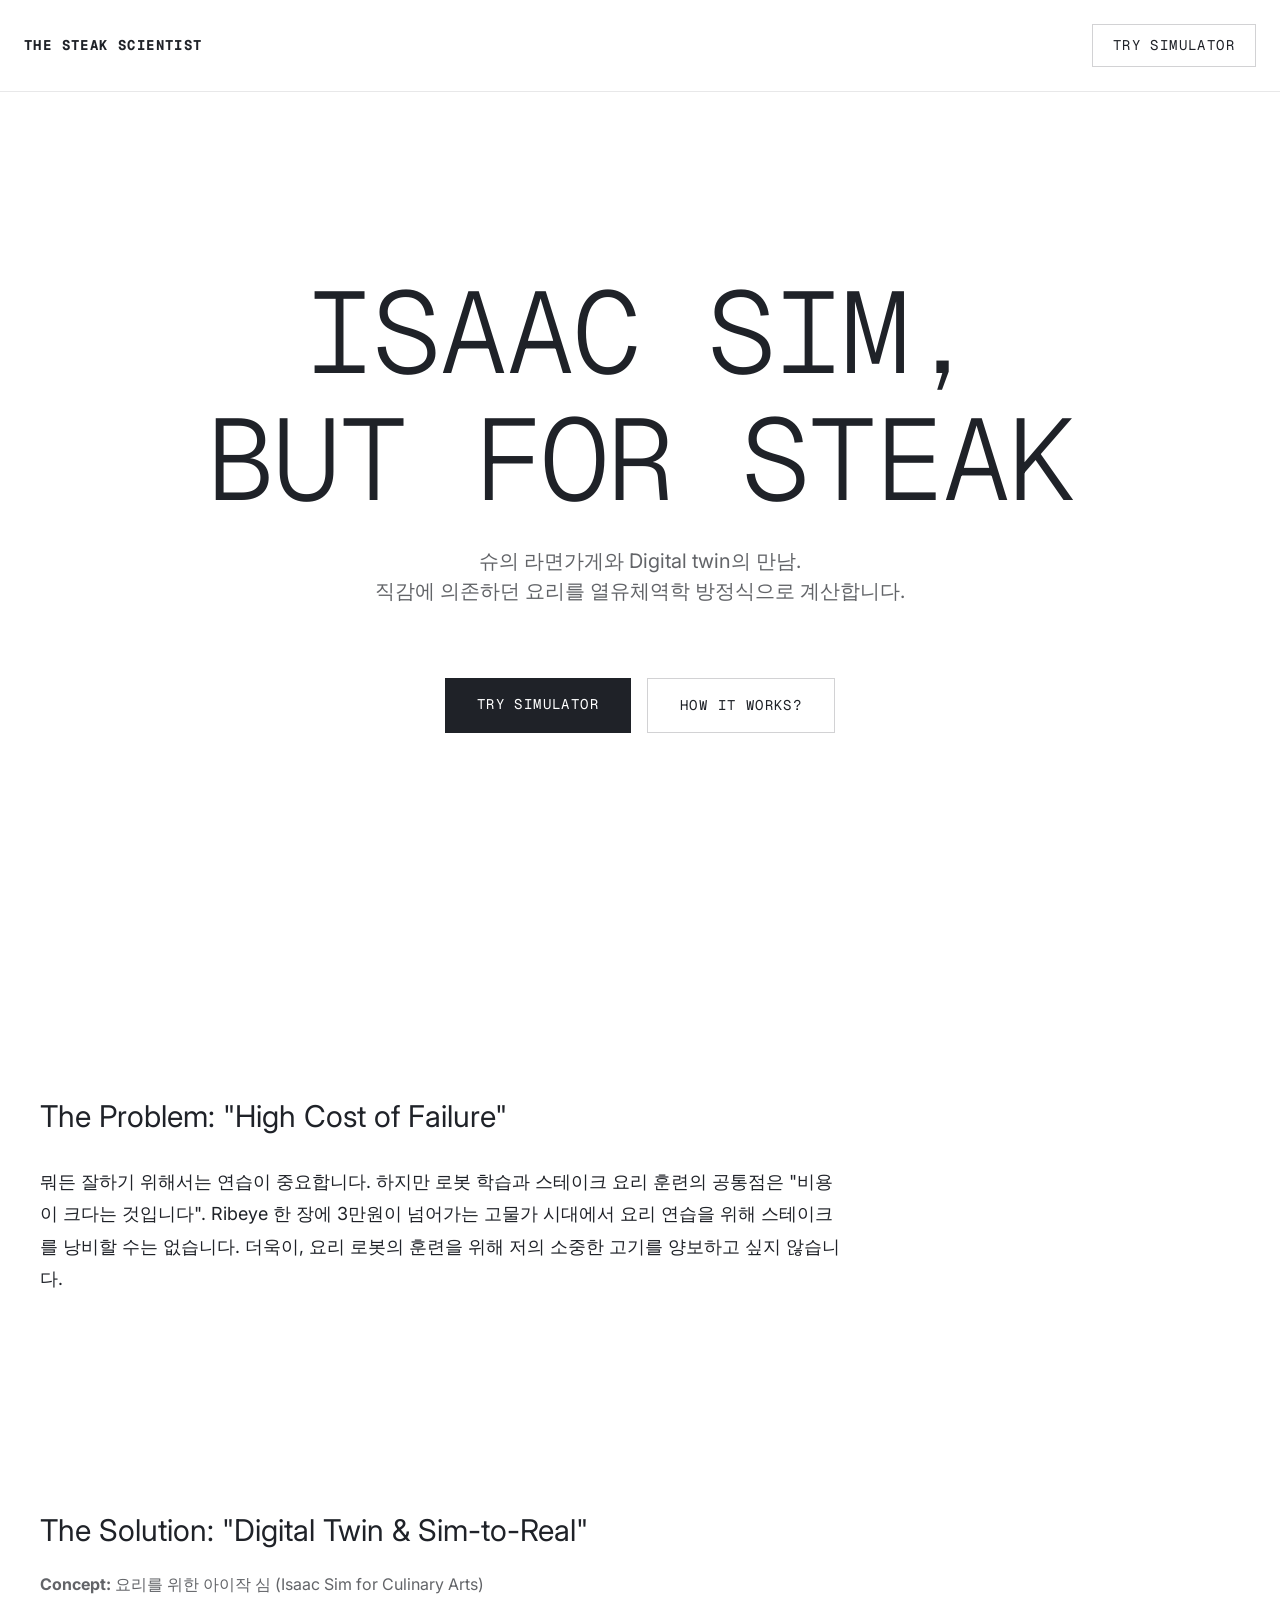
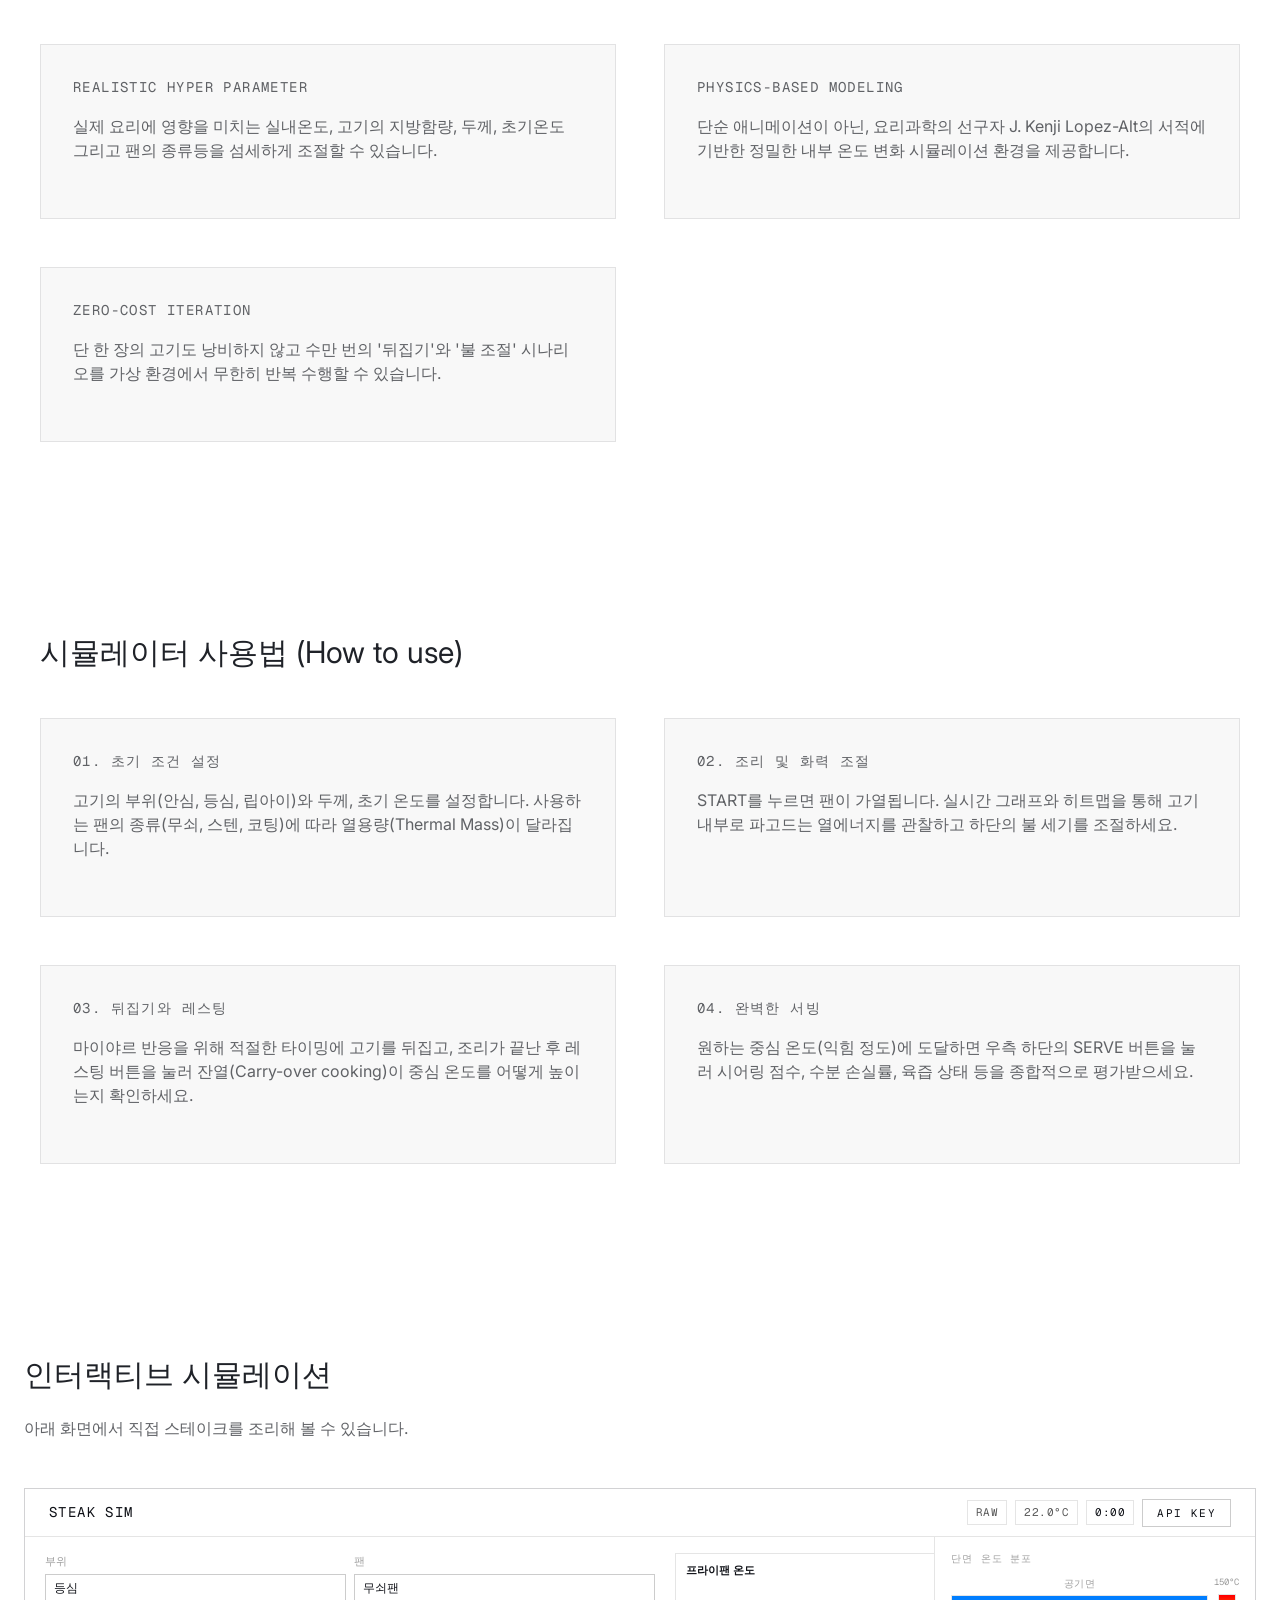
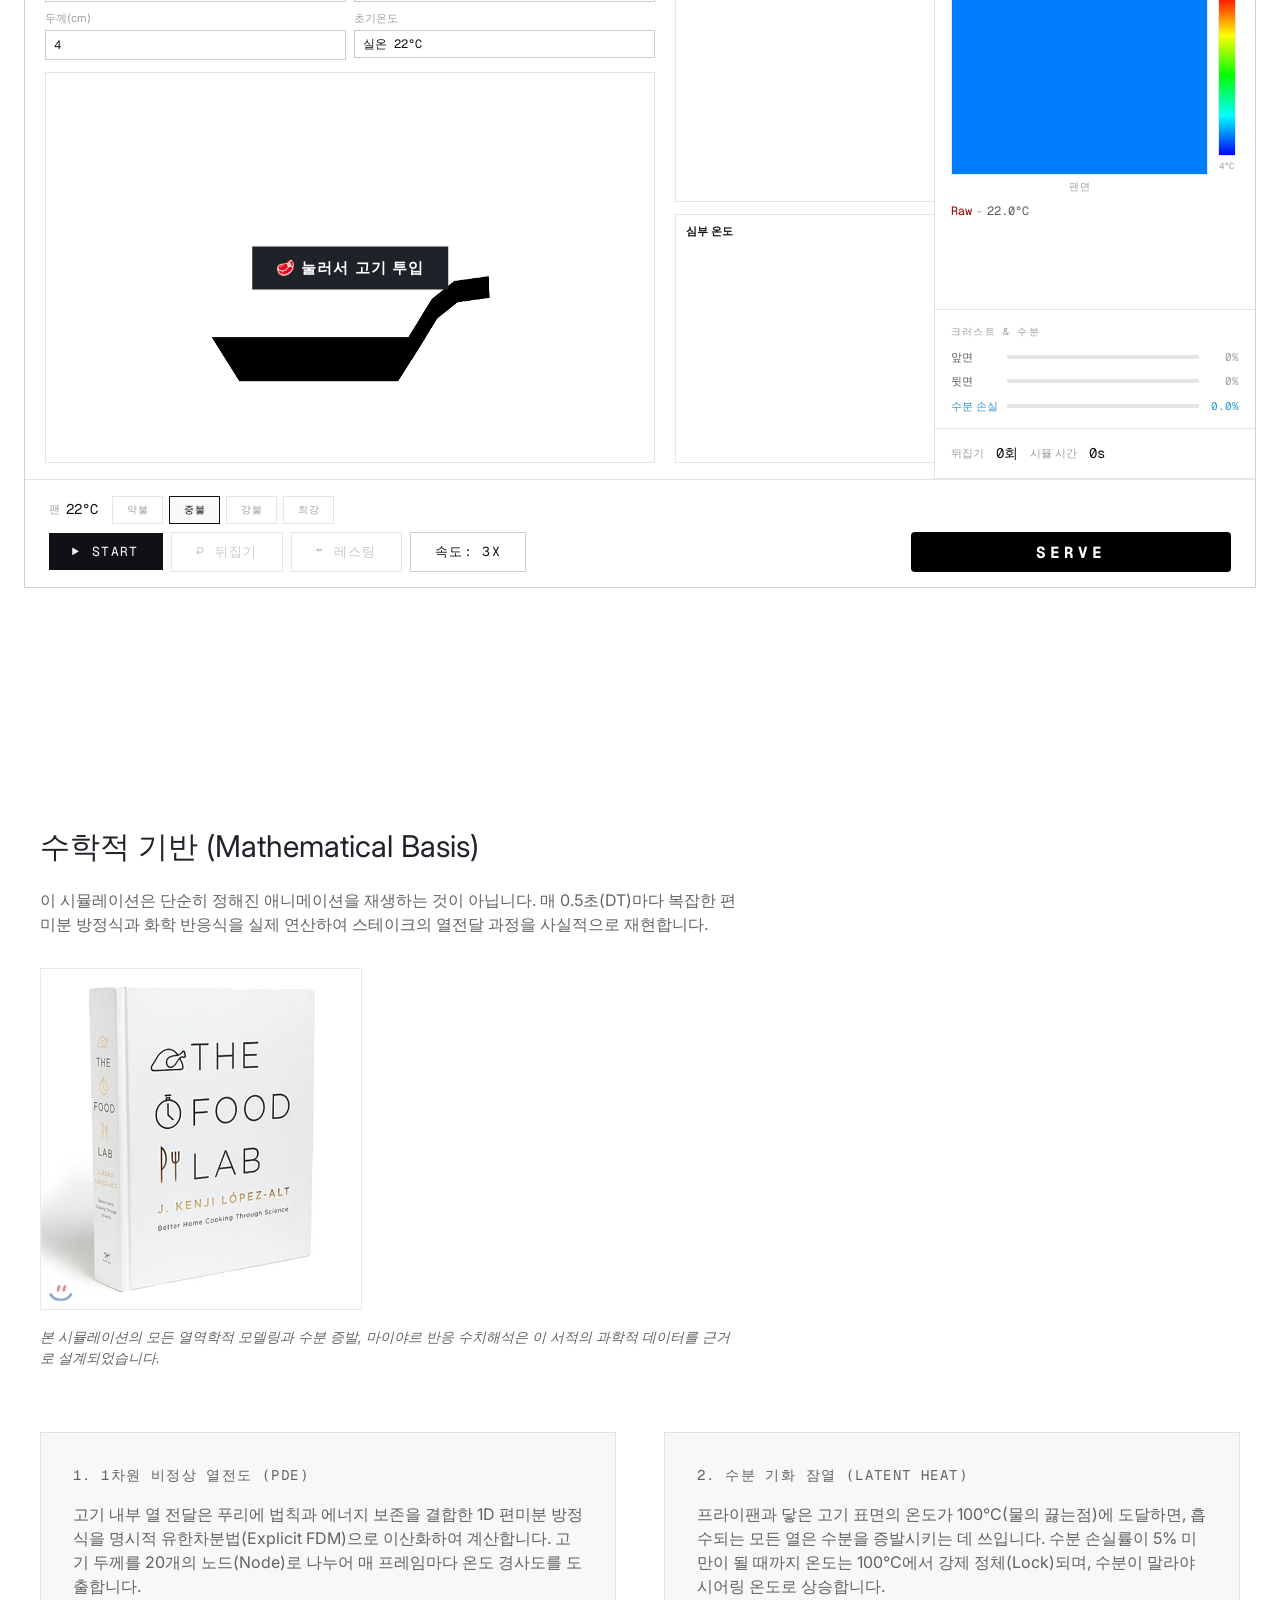
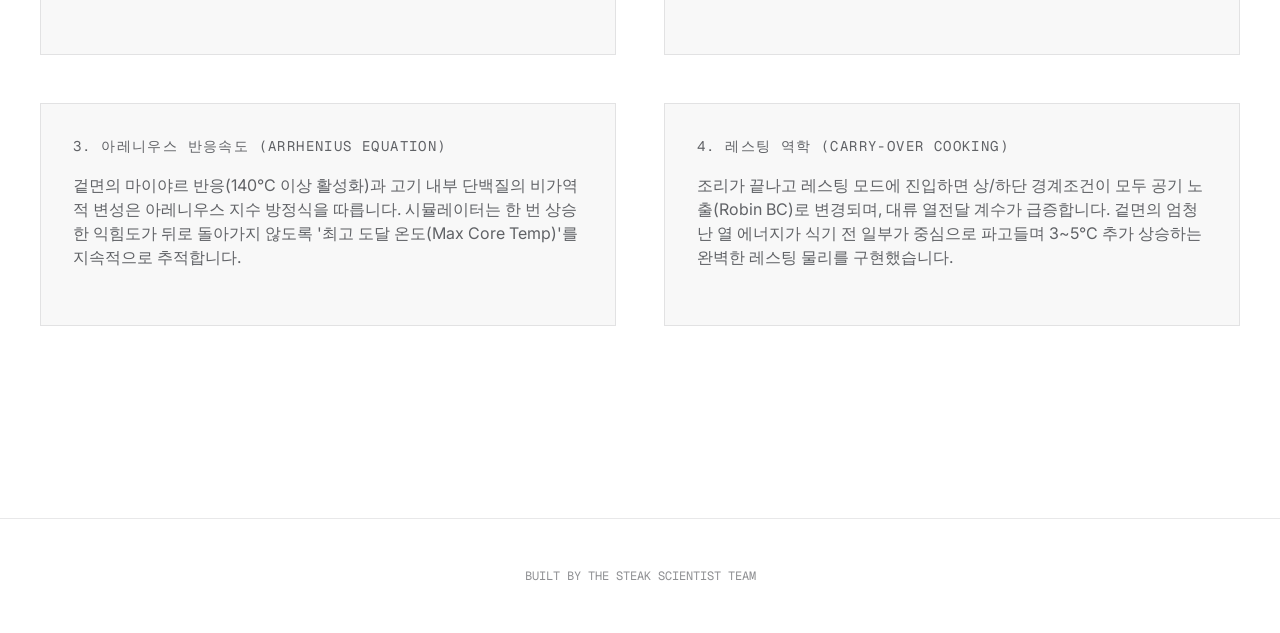
==== commit 1246823f: "feat: enhance steak simulation with meat addition functionality and UI updates" ====
--- a/index.html
+++ b/index.html
@@ -211,7 +211,33 @@
     </div>
   </section>
 
-  <!-- 2. Brief Instructions -->
+  <!-- 2. The Problem -->
+  <section class="section" id="problem">
+    <h2>The Problem: "High Cost of Failure"</h2>
+    <p style="font-size: 18px; line-height: 1.8; max-width: 800px; margin-top: 32px; color: var(--text);">뭐든 잘하기 위해서는 연습이 중요합니다. 하지만 로봇 학습과 스테이크 요리 훈련의 공통점은 "비용이 크다는 것입니다". Ribeye 한 장에 3만원이 넘어가는 고물가 시대에서 요리 연습을 위해 스테이크를 낭비할 수는 없습니다. 더욱이, 요리 로봇의 훈련을 위해 저의 소중한 고기를 양보하고 싶지 않습니다.</p>
+  </section>
+
+  <!-- 3. The Solution -->
+  <section class="section" id="solution">
+    <h2>The Solution: "Digital Twin & Sim-to-Real"</h2>
+    <p><strong>Concept:</strong> 요리를 위한 아이작 심 (Isaac Sim for Culinary Arts)</p>
+    <div class="physics-grid" style="margin-top: 48px;">
+      <div class="physics-card">
+        <h3>REALISTIC HYPER PARAMETER</h3>
+        <p>실제 요리에 영향을 미치는 실내온도, 고기의 지방함량, 두께, 초기온도 그리고 팬의 종류등을 섬세하게 조절할 수 있습니다.</p>
+      </div>
+      <div class="physics-card">
+        <h3>Physics-Based Modeling</h3>
+        <p>단순 애니메이션이 아닌, 요리과학의 선구자 J. Kenji Lopez-Alt의 서적에 기반한 정밀한 내부 온도 변화 시뮬레이션 환경을 제공합니다.</p>
+      </div>
+      <div class="physics-card">
+        <h3>Zero-Cost Iteration</h3>
+        <p>단 한 장의 고기도 낭비하지 않고 수만 번의 '뒤집기'와 '불 조절' 시나리오를 가상 환경에서 무한히 반복 수행할 수 있습니다.</p>
+      </div>
+    </div>
+  </section>
+
+  <!-- 4. Brief Instructions -->
   <section class="section">
     <h2>시뮬레이터 사용법 (How to use)</h2>
     <div class="physics-grid" style="margin-top: 48px;">
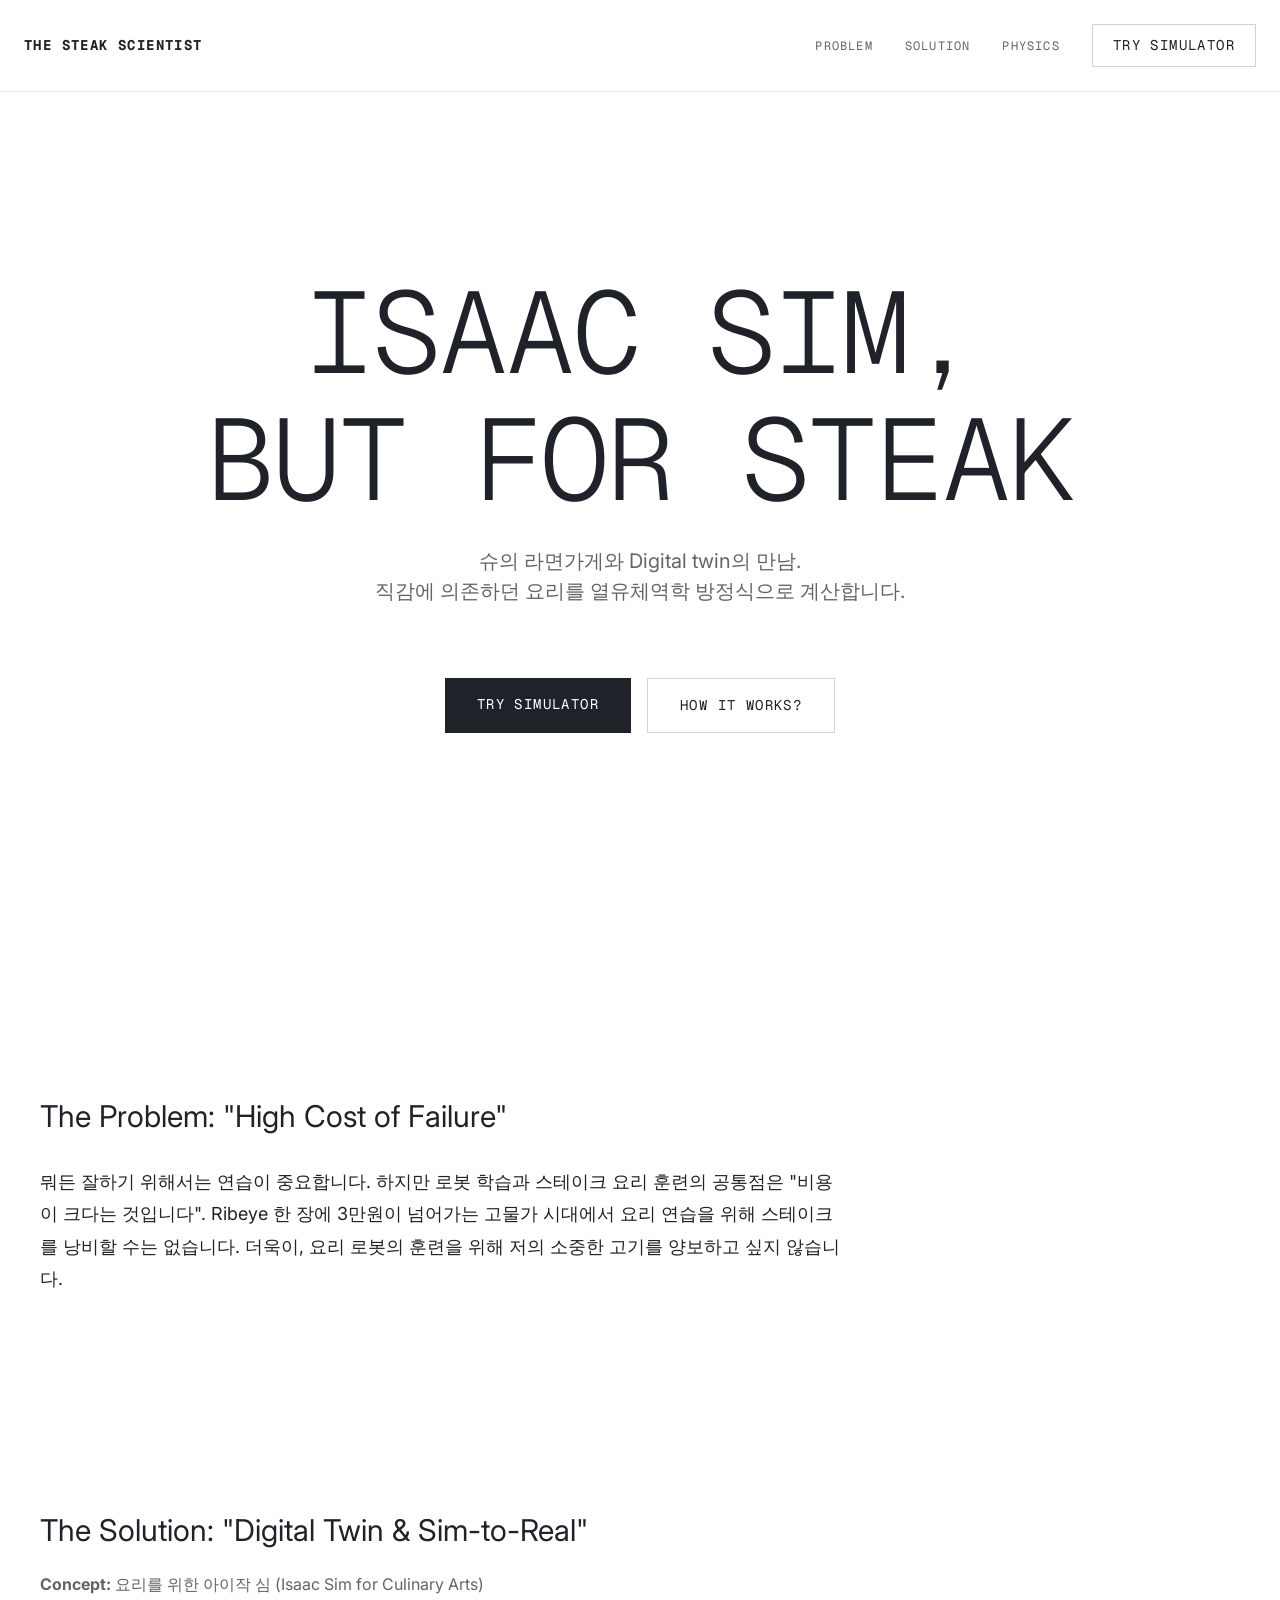
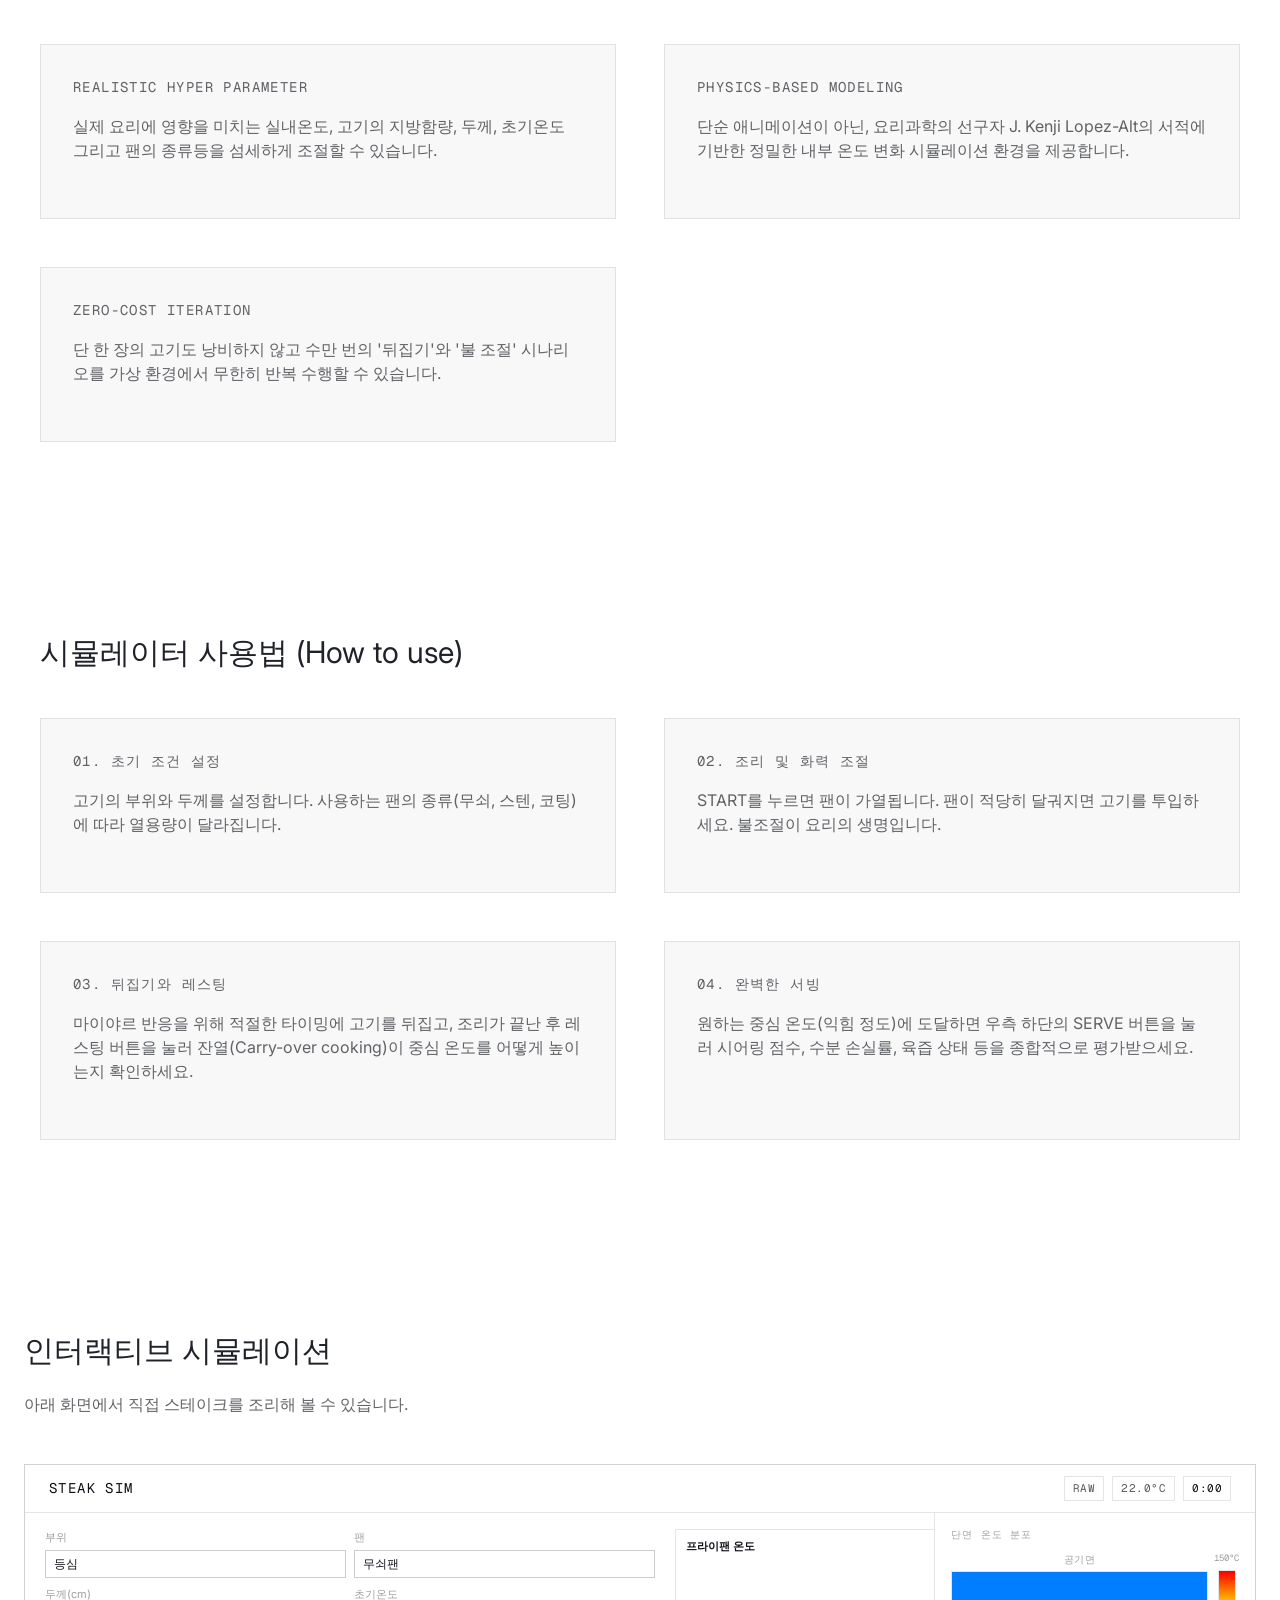
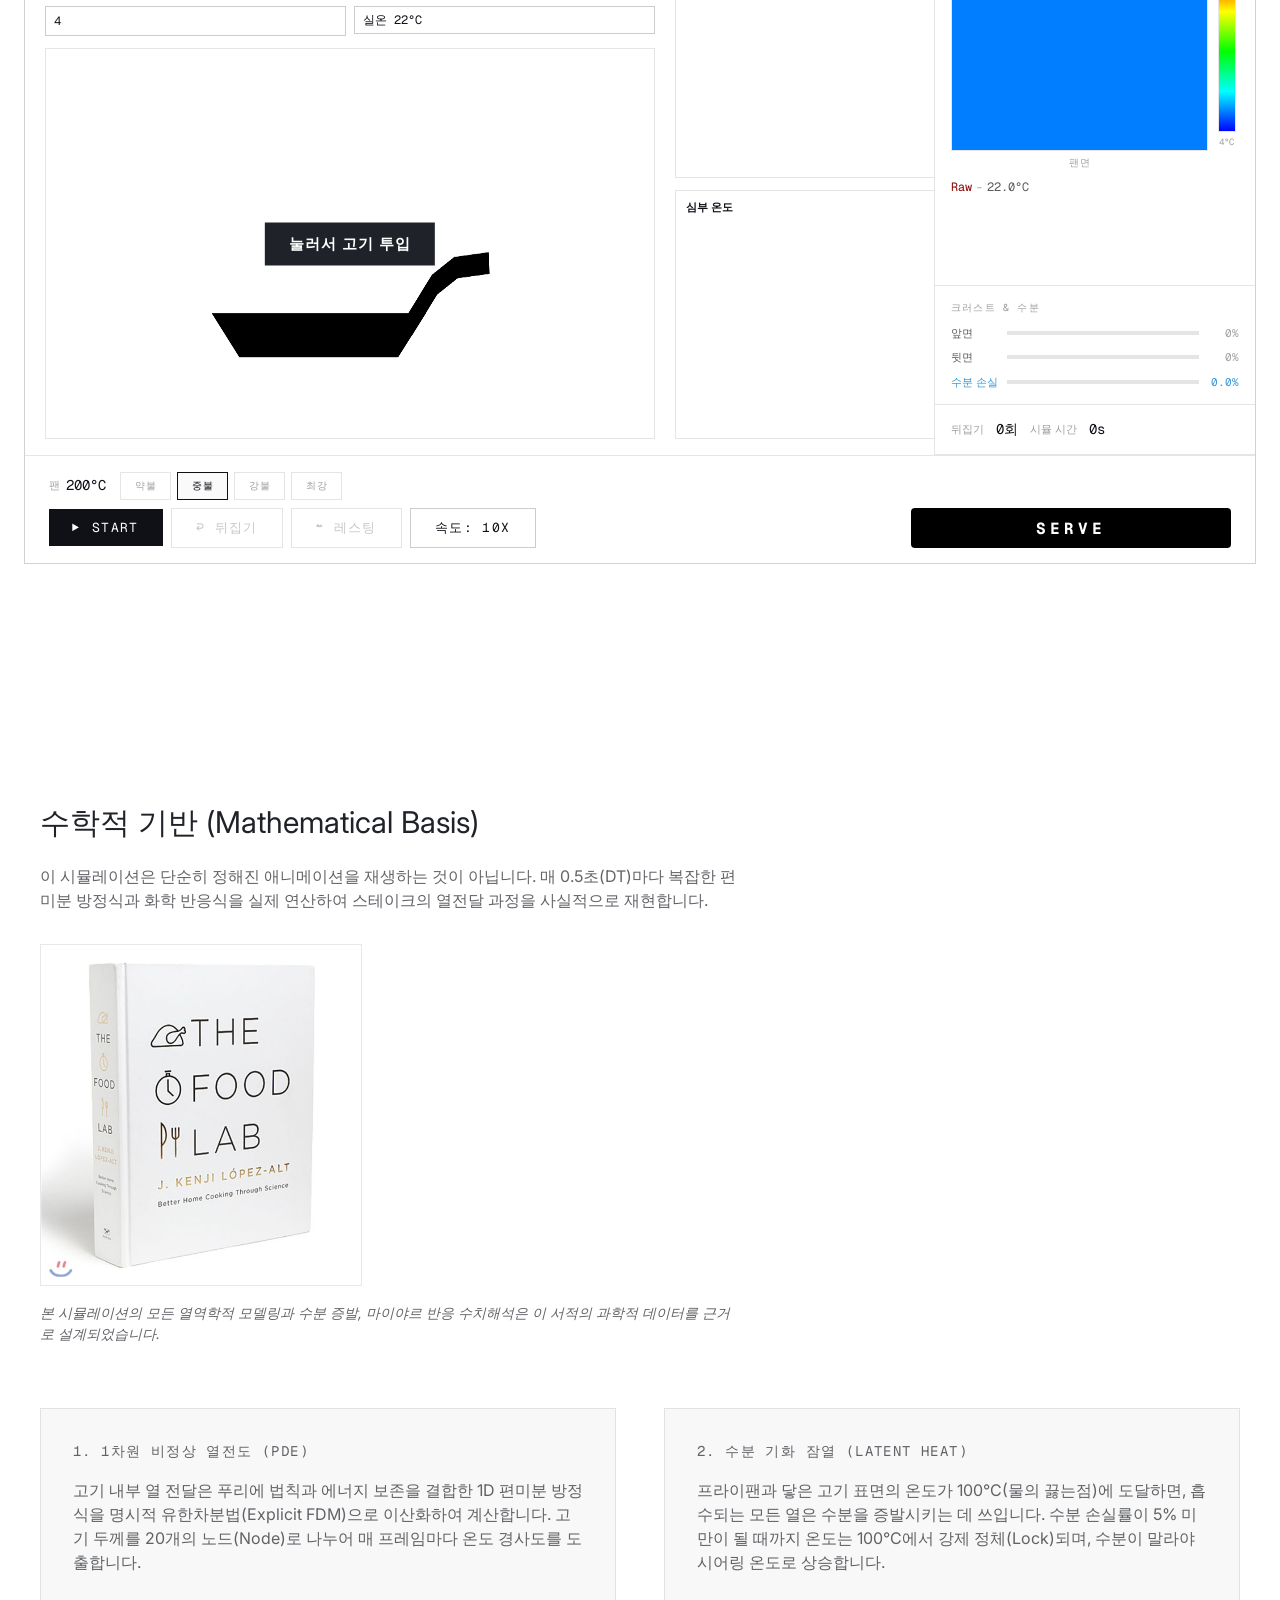
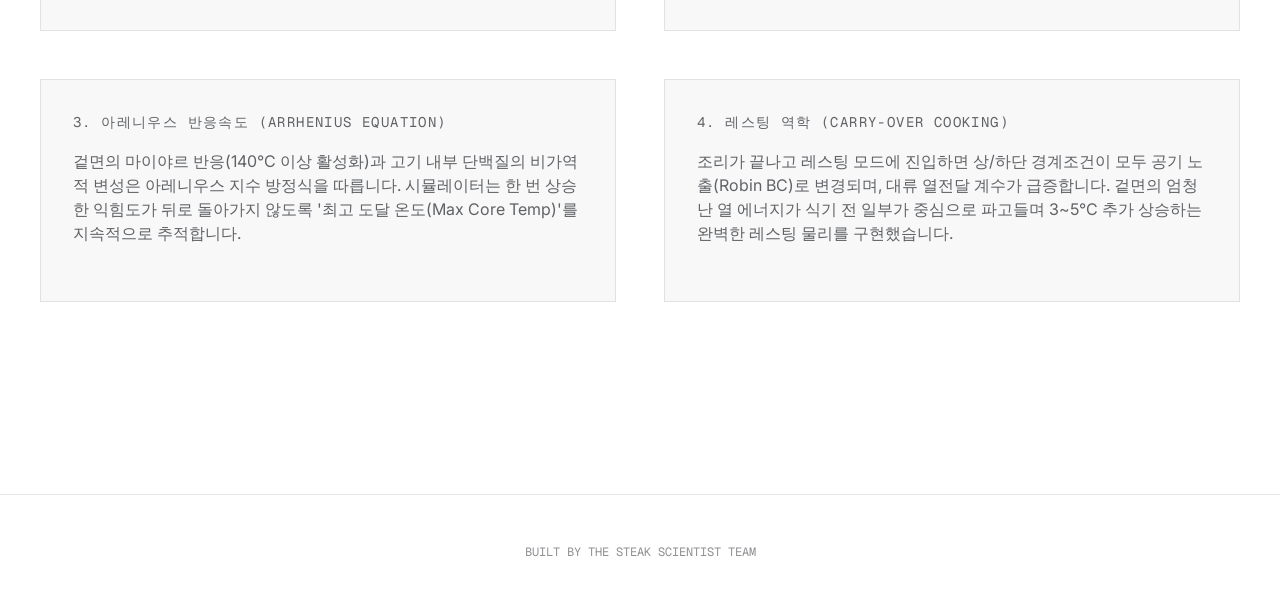
==== commit 58a3079f: "feat: update navigation and improve simulation speed settings" ====
--- a/index.html
+++ b/index.html
@@ -191,14 +191,47 @@
       text-transform: uppercase;
       letter-spacing: 1.4px;
       font-weight: bold;
+      text-decoration: none;
+      color: var(--text);
+    }
+
+    .nav-links {
+      display: flex;
+      align-items: center;
+      gap: 32px;
+    }
+
+    .nav-link {
+      font-family: var(--mono);
+      font-size: 12px;
+      text-transform: uppercase;
+      letter-spacing: 1.2px;
+      color: var(--text-sec);
+      text-decoration: none;
+      transition: color 0.15s;
+    }
+
+    .nav-link:hover {
+      color: var(--text);
+    }
+
+    @media (max-width: 640px) {
+      .nav-links .nav-link {
+        display: none;
+      }
     }
   </style>
 </head>
 
 <body>
   <nav class="nav">
-    <div class="nav-brand">The Steak Scientist</div>
-    <a href="#simulator" class="btn btn-ghost" style="padding: 10px 20px;">Try Simulator</a>
+    <a href="#" class="nav-brand">The Steak Scientist</a>
+    <div class="nav-links">
+      <a href="#problem" class="nav-link">Problem</a>
+      <a href="#solution" class="nav-link">Solution</a>
+      <a href="#physics" class="nav-link">Physics</a>
+      <a href="#simulator" class="btn btn-ghost" style="padding: 10px 20px;">Try Simulator</a>
+    </div>
   </nav>
 
   <!-- 1. Title & Hook -->
@@ -243,11 +276,11 @@
     <div class="physics-grid" style="margin-top: 48px;">
       <div class="physics-card">
         <h3>01. 초기 조건 설정</h3>
-        <p>고기의 부위(안심, 등심, 립아이)와 두께, 초기 온도를 설정합니다. 사용하는 팬의 종류(무쇠, 스텐, 코팅)에 따라 열용량(Thermal Mass)이 달라집니다.</p>
+        <p>고기의 부위와 두께를 설정합니다. 사용하는 팬의 종류(무쇠, 스텐, 코팅)에 따라 열용량이 달라집니다.</p>
       </div>
       <div class="physics-card">
         <h3>02. 조리 및 화력 조절</h3>
-        <p>START를 누르면 팬이 가열됩니다. 실시간 그래프와 히트맵을 통해 고기 내부로 파고드는 열에너지를 관찰하고 하단의 불 세기를 조절하세요.</p>
+        <p>START를 누르면 팬이 가열됩니다. 팬이 적당히 달궈지면 고기를 투입하세요. 불조절이 요리의 생명입니다.</p>
       </div>
       <div class="physics-card">
         <h3>03. 뒤집기와 레스팅</h3>
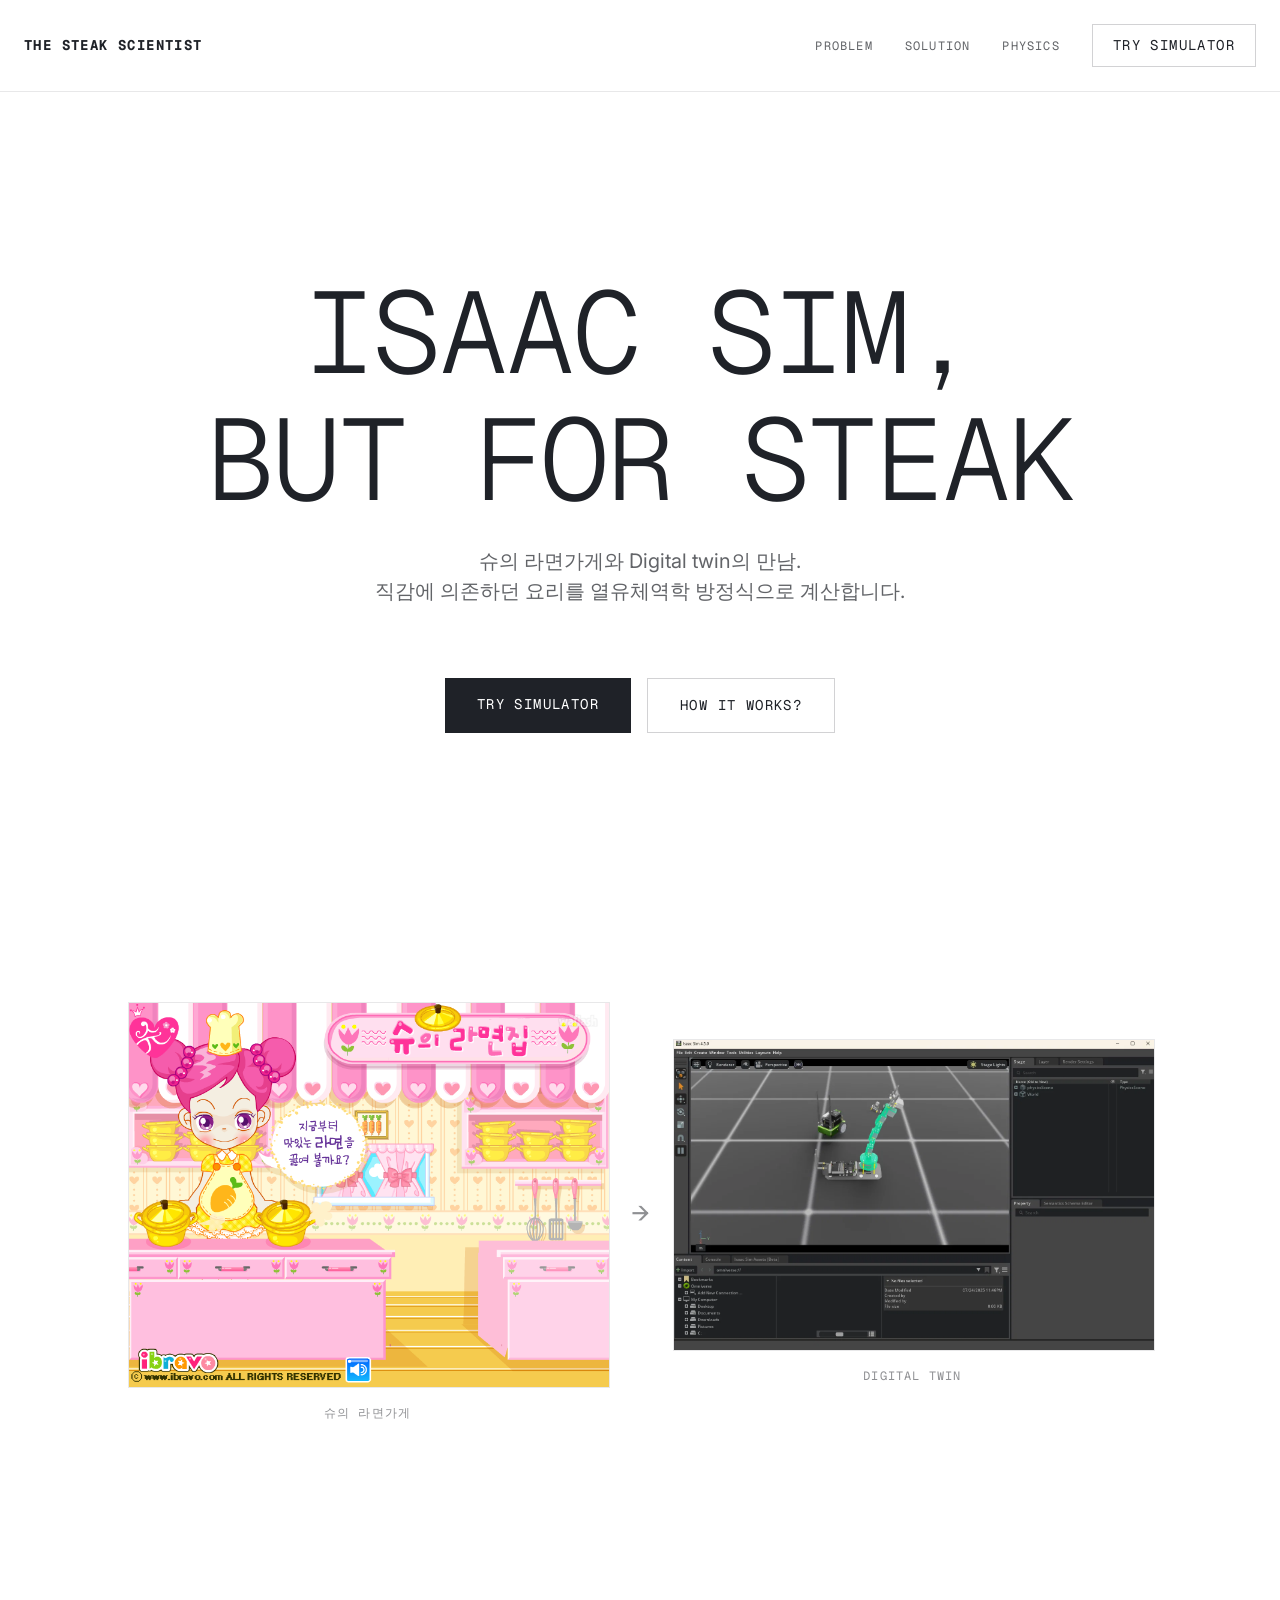
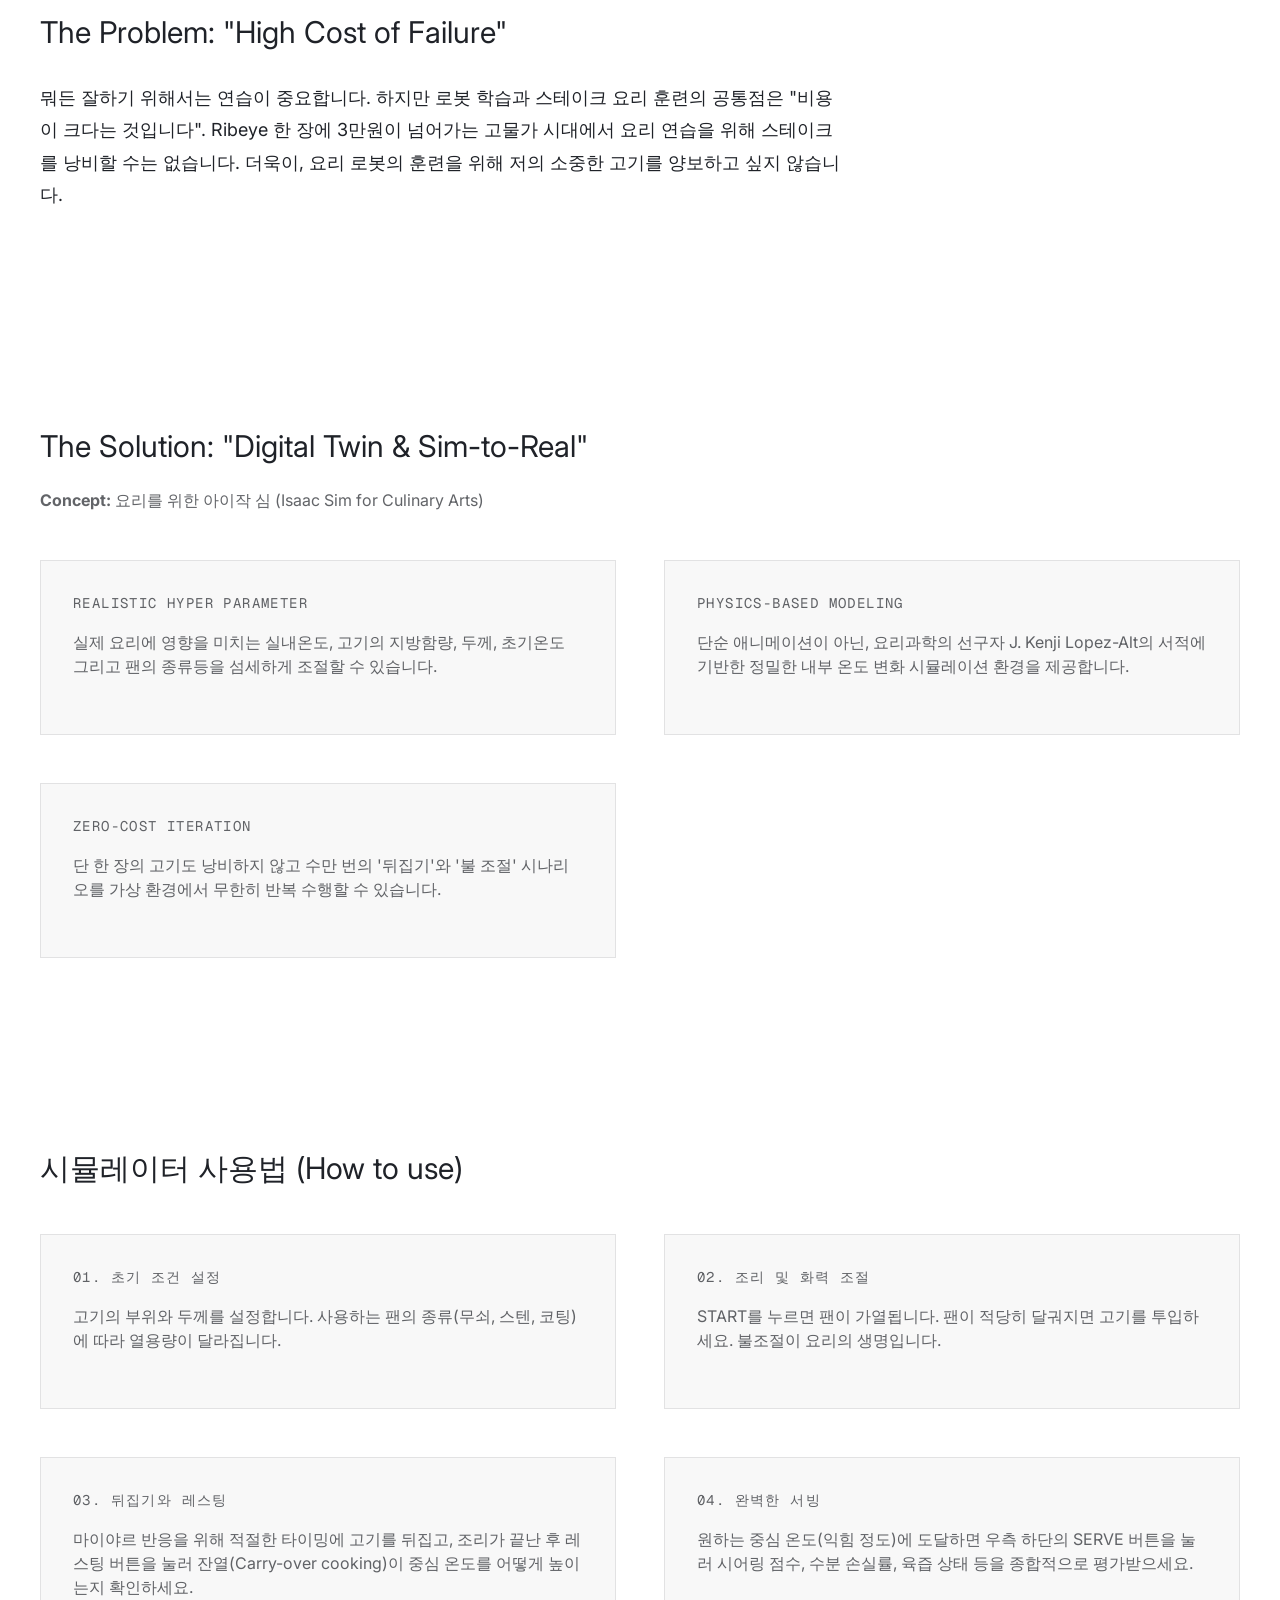
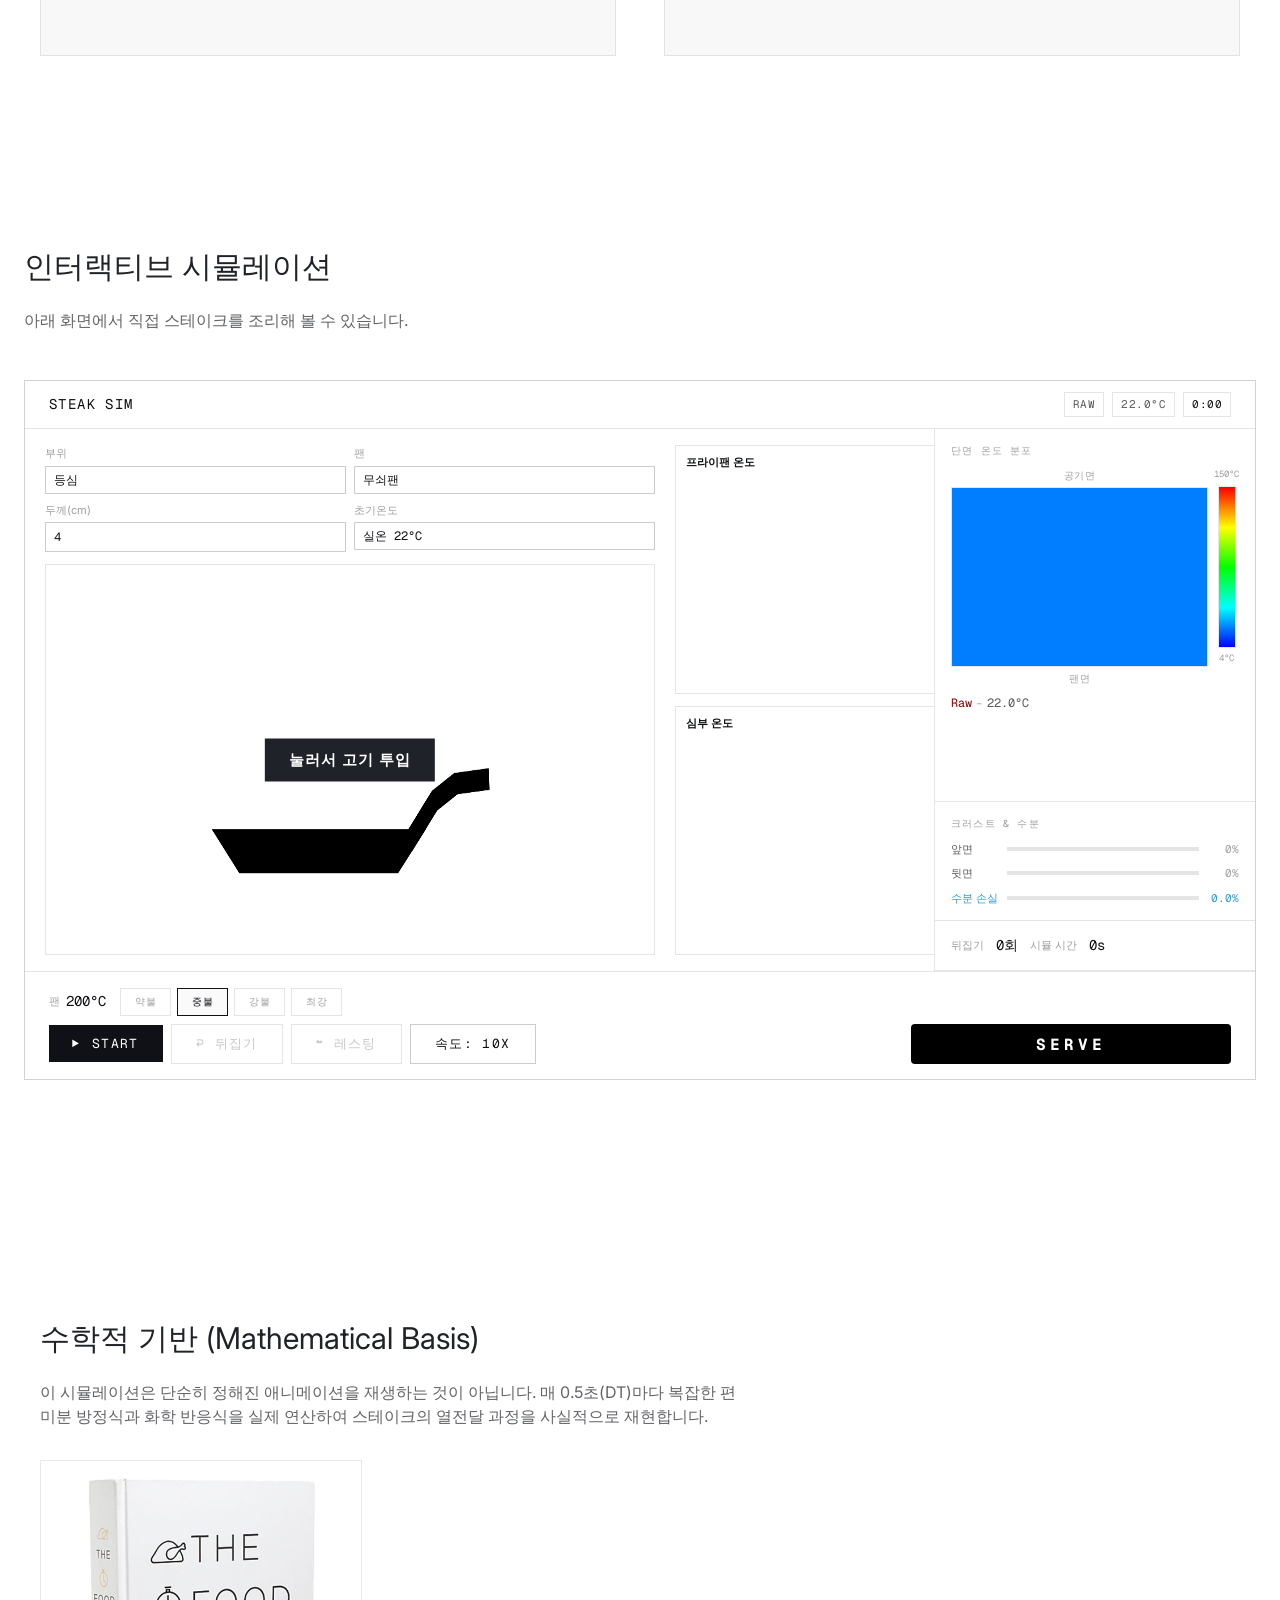
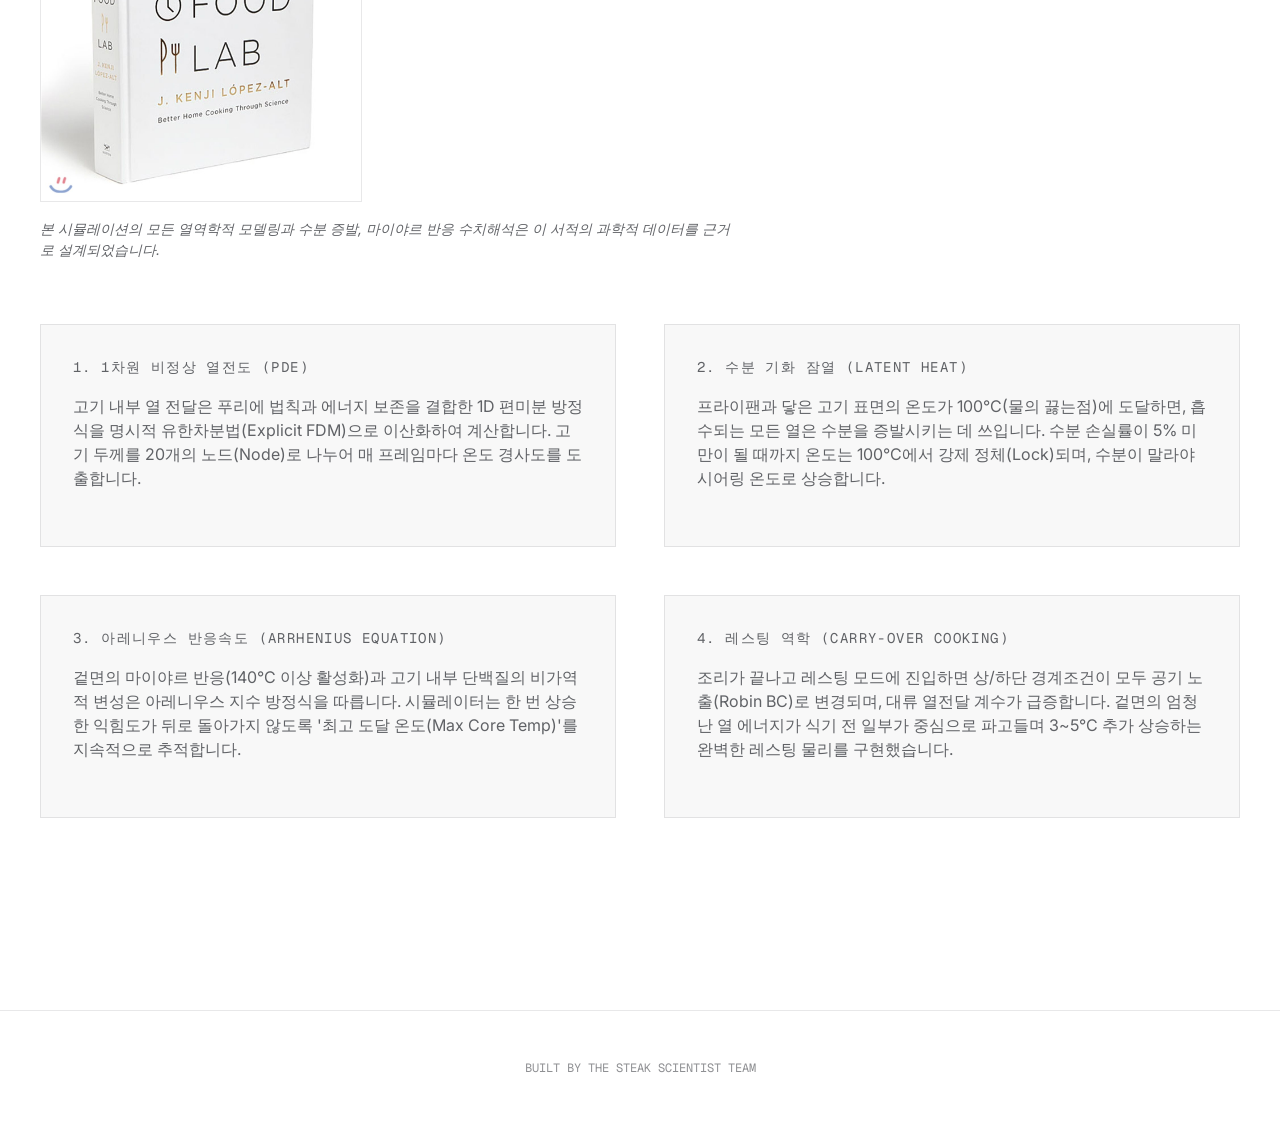
==== commit 49fb6809: "Refactor code structure for improved readability and maintainability" ====
--- a/index.html
+++ b/index.html
@@ -244,6 +244,21 @@
     </div>
   </section>
 
+  <!-- 1.5 Image Comparison -->
+  <section class="section" style="padding: 0 24px 96px;">
+    <div style="display: flex; gap: 24px; align-items: center; justify-content: center; flex-wrap: wrap;">
+      <figure style="margin: 0; text-align: center; flex: 1; min-width: 240px; max-width: 480px;">
+        <img src="design/shu.png" alt="슈의 라면가게" style="width: 100%; border: 1px solid var(--border);">
+        <figcaption style="font-family: var(--mono); font-size: 12px; color: var(--text-muted); margin-top: 10px; text-transform: uppercase; letter-spacing: 1.2px;">슈의 라면가게</figcaption>
+      </figure>
+      <div style="font-family: var(--mono); font-size: 28px; color: var(--text-muted); flex-shrink: 0;">→</div>
+      <figure style="margin: 0; text-align: center; flex: 1; min-width: 240px; max-width: 480px;">
+        <img src="design/issacsim.png" alt="Isaac Sim" style="width: 100%; border: 1px solid var(--border);">
+        <figcaption style="font-family: var(--mono); font-size: 12px; color: var(--text-muted); margin-top: 10px; text-transform: uppercase; letter-spacing: 1.2px;">Digital Twin</figcaption>
+      </figure>
+    </div>
+  </section>
+
   <!-- 2. The Problem -->
   <section class="section" id="problem">
     <h2>The Problem: "High Cost of Failure"</h2>
